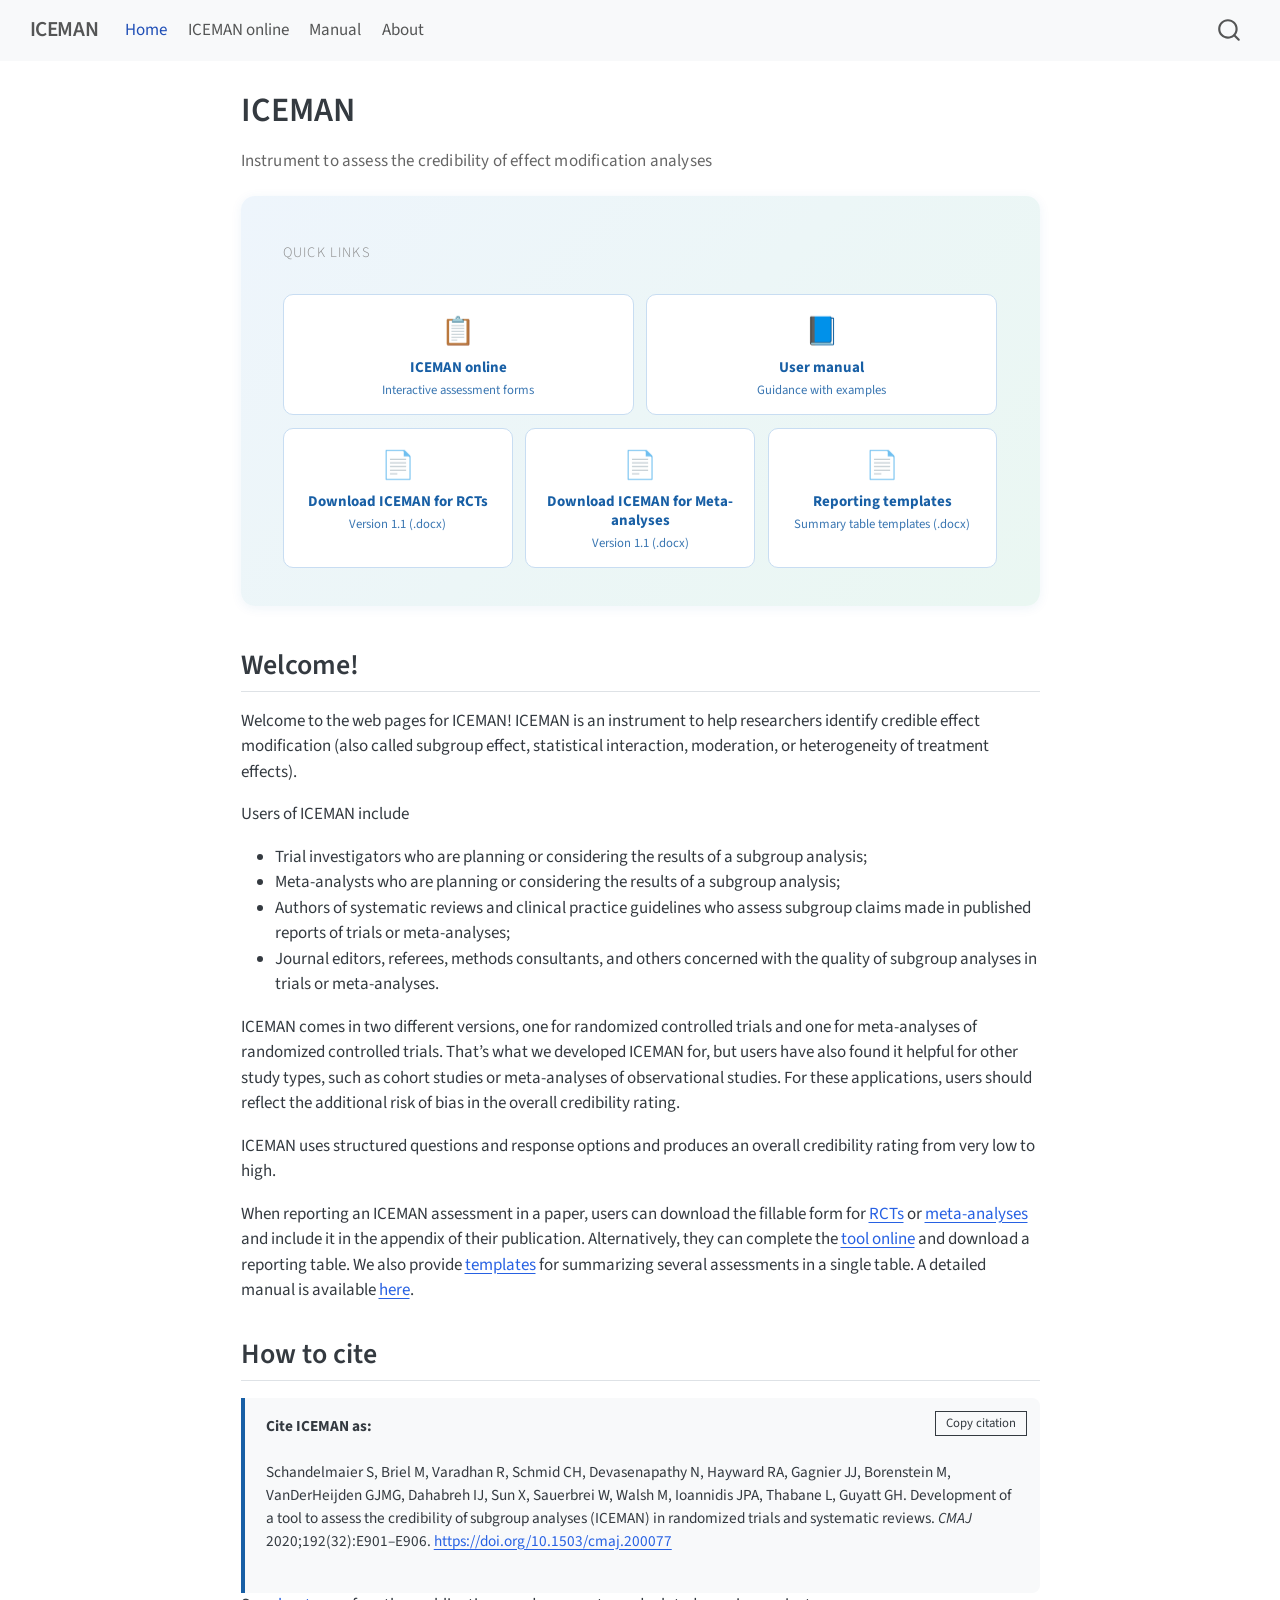
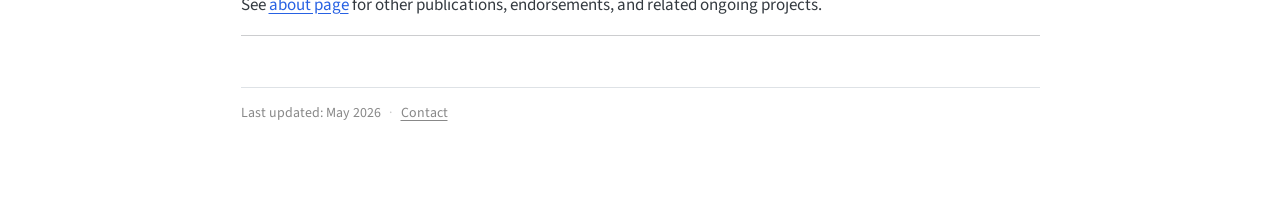
==== docs/index.html @ 11681a58 "polish site copy and tool validation" ====
<!DOCTYPE html>
<html xmlns="http://www.w3.org/1999/xhtml" lang="en" xml:lang="en"><head>

<meta charset="utf-8">
<meta name="generator" content="quarto-1.9.37">

<meta name="viewport" content="width=device-width, initial-scale=1.0, user-scalable=yes">


<title>ICEMAN</title>
<style>
/* Default styles provided by pandoc.
** See https://pandoc.org/MANUAL.html#variables-for-html for config info.
*/
code{white-space: pre-wrap;}
span.smallcaps{font-variant: small-caps;}
div.columns{display: flex; gap: min(4vw, 1.5em);}
div.column{flex: auto; overflow-x: auto;}
div.hanging-indent{margin-left: 1.5em; text-indent: -1.5em;}
ul.task-list{list-style: none;}
ul.task-list li input[type="checkbox"] {
  width: 0.8em;
  margin: 0 0.8em 0.2em -1em; /* quarto-specific, see https://github.com/quarto-dev/quarto-cli/issues/4556 */ 
  vertical-align: middle;
}
</style>


<script src="site_libs/quarto-nav/quarto-nav.js"></script>
<script src="site_libs/quarto-nav/headroom.min.js"></script>
<script src="site_libs/clipboard/clipboard.min.js"></script>
<script src="site_libs/quarto-search/autocomplete.umd.js"></script>
<script src="site_libs/quarto-search/fuse.min.js"></script>
<script src="site_libs/quarto-search/quarto-search.js"></script>
<meta name="quarto:offset" content="./">
<link href="./assets/favicon.svg" rel="icon" type="image/svg+xml">
<script src="site_libs/quarto-html/quarto.js" type="module"></script>
<script src="site_libs/quarto-html/tabsets/tabsets.js" type="module"></script>
<script src="site_libs/quarto-html/popper.min.js"></script>
<script src="site_libs/quarto-html/tippy.umd.min.js"></script>
<link href="site_libs/quarto-html/tippy.css" rel="stylesheet">
<link href="site_libs/quarto-html/quarto-syntax-highlighting-7f8f88aac4f3542376d5c11b86a4c14d.css" rel="stylesheet" id="quarto-text-highlighting-styles">
<script src="site_libs/bootstrap/bootstrap.min.js"></script>
<link href="site_libs/bootstrap/bootstrap-icons.css" rel="stylesheet">
<link href="site_libs/bootstrap/bootstrap-1b8143a5af30aa0587ead8c64582f750.min.css" rel="stylesheet" append-hash="true" id="quarto-bootstrap" data-mode="light">
<script id="quarto-search-options" type="application/json">{
  "location": "navbar",
  "copy-button": false,
  "collapse-after": 3,
  "panel-placement": "end",
  "type": "overlay",
  "limit": 50,
  "keyboard-shortcut": [
    "f",
    "/",
    "s"
  ],
  "show-item-context": false,
  "language": {
    "search-no-results-text": "No results",
    "search-matching-documents-text": "matching documents",
    "search-copy-link-title": "Copy link to search",
    "search-hide-matches-text": "Hide additional matches",
    "search-more-match-text": "more match in this document",
    "search-more-matches-text": "more matches in this document",
    "search-clear-button-title": "Clear",
    "search-text-placeholder": "",
    "search-detached-cancel-button-title": "Cancel",
    "search-submit-button-title": "Submit",
    "search-label": "Search"
  }
}</script>


<link rel="stylesheet" href="assets/custom.css">
<meta property="og:title" content="ICEMAN">
<meta property="og:description" content="A structured instrument for assessing the credibility of subgroup effects in randomized trials and meta-analyses.">
<meta property="og:image" content="https://www.iceman.help/assets/og-image.png">
<meta property="og:site_name" content="ICEMAN">
<meta name="twitter:title" content="ICEMAN">
<meta name="twitter:description" content="A structured instrument for assessing the credibility of subgroup effects in randomized trials and meta-analyses.">
<meta name="twitter:image" content="https://www.iceman.help/assets/og-image.png">
<meta name="twitter:card" content="summary">
</head>

<body class="nav-fixed fullcontent quarto-light">

<div id="quarto-search-results"></div>
  <header id="quarto-header" class="headroom fixed-top">
    <nav class="navbar navbar-expand-lg " data-bs-theme="dark">
      <div class="navbar-container container-fluid">
      <div class="navbar-brand-container mx-auto">
    <a class="navbar-brand" href="./index.html">
    <span class="navbar-title">ICEMAN</span>
    </a>
  </div>
            <div id="quarto-search" class="" title="Search"></div>
          <button class="navbar-toggler" type="button" data-bs-toggle="collapse" data-bs-target="#navbarCollapse" aria-controls="navbarCollapse" role="menu" aria-expanded="false" aria-label="Toggle navigation" onclick="if (window.quartoToggleHeadroom) { window.quartoToggleHeadroom(); }">
  <span class="navbar-toggler-icon"></span>
</button>
          <div class="collapse navbar-collapse" id="navbarCollapse">
            <ul class="navbar-nav navbar-nav-scroll me-auto">
  <li class="nav-item">
    <a class="nav-link active" href="./index.html" aria-current="page"> 
<span class="menu-text">Home</span></a>
  </li>  
  <li class="nav-item">
    <a class="nav-link" href="./tool.html"> 
<span class="menu-text">ICEMAN online</span></a>
  </li>  
  <li class="nav-item">
    <a class="nav-link" href="./manual/index.html"> 
<span class="menu-text">Manual</span></a>
  </li>  
  <li class="nav-item">
    <a class="nav-link" href="./about.html"> 
<span class="menu-text">About</span></a>
  </li>  
</ul>
          </div> <!-- /navcollapse -->
            <div class="quarto-navbar-tools">
</div>
      </div> <!-- /container-fluid -->
    </nav>
</header>
<!-- content -->
<div id="quarto-content" class="quarto-container page-columns page-rows-contents page-layout-article page-navbar">
<!-- sidebar -->
<!-- margin-sidebar -->
    
<!-- main -->
<main class="content" id="quarto-document-content"><header id="title-block-header" class="quarto-title-block"><h1 class="title display-7">ICEMAN</h1></header>




<div class="hero-intro">
  
  <p class="hero-subtitle">Instrument to assess the credibility of effect modification analyses</p>
</div>
<div class="hero">
  <p class="lead">Quick links</p>
  <div class="hero-cards-row hero-cards-top">
    <a href="./tool.html" class="hero-card">
      <div class="hero-card-icon">📋</div>
      <div class="hero-card-title">ICEMAN online</div>
      <div class="hero-card-sub">Interactive assessment forms</div>
    </a>
    <a href="./manual/index.html" class="hero-card">
      <div class="hero-card-icon">📘</div>
      <div class="hero-card-title">User manual</div>
      <div class="hero-card-sub">Guidance with examples</div>
    </a>
  </div>
  <div class="hero-cards-row hero-cards-bottom">
    <a href="files/ICEMAN RCT 1.1 (6).docx" class="hero-card">
      <div class="hero-card-icon">📄</div>
      <div class="hero-card-title">Download ICEMAN for RCTs</div>
      <div class="hero-card-sub">Version 1.1 (.docx)</div>
    </a>
    <a href="files/ICEMAN MA 1.1 (8).docx" class="hero-card">
      <div class="hero-card-icon">📄</div>
      <div class="hero-card-title">Download ICEMAN for Meta-analyses</div>
      <div class="hero-card-sub">Version 1.1 (.docx)</div>
    </a>
    <a href="files/ICEMAN table templates.docx" class="hero-card">
      <div class="hero-card-icon">📄</div>
      <div class="hero-card-title">Reporting templates</div>
      <div class="hero-card-sub">Summary table templates (.docx)</div>
    </a>
  </div>
</div>
<section id="welcome" class="level2">
<h2 data-anchor-id="welcome">Welcome!</h2>
<p>Welcome to the web pages for ICEMAN! ICEMAN is an instrument to help researchers identify credible effect modification (also called subgroup effect, statistical interaction, moderation, or heterogeneity of treatment effects).</p>
<p>Users of ICEMAN include</p>
<ul>
<li>Trial investigators who are planning or considering the results of a subgroup analysis;</li>
<li>Meta-analysts who are planning or considering the results of a subgroup analysis;</li>
<li>Authors of systematic reviews and clinical practice guidelines who assess subgroup claims made in published reports of trials or meta-analyses;</li>
<li>Journal editors, referees, methods consultants, and others concerned with the quality of subgroup analyses in trials or meta-analyses.</li>
</ul>
<p>ICEMAN comes in two different versions, one for randomized controlled trials and one for meta-analyses of randomized controlled trials. That’s what we developed ICEMAN for, but users have also found it helpful for other study types, such as cohort studies or meta-analyses of observational studies. For these applications, users should reflect the additional risk of bias in the overall credibility rating.</p>
<p>ICEMAN uses structured questions and response options and produces an overall credibility rating from very low to high.</p>
<p>When reporting an ICEMAN assessment in a paper, users can download the fillable form for <a href="files/ICEMAN RCT 1.1 (6).docx">RCTs</a> or <a href="files/ICEMAN MA 1.1 (8).docx">meta-analyses</a> and include it in the appendix of their publication. Alternatively, they can complete the <a href="./tool.html">tool online</a> and download a reporting table. We also provide <a href="files/ICEMAN table templates.docx">templates</a> for summarizing several assessments in a single table. A detailed manual is available <a href="./manual/index.html">here</a>.</p>
</section>
<section id="how-to-cite" class="level2">
<h2 data-anchor-id="how-to-cite">How to cite</h2>
<div class="cite-box">
  <strong>Cite ICEMAN as:</strong><br><br>
  Schandelmaier S, Briel M, Varadhan R, Schmid CH, Devasenapathy N, Hayward RA,
  Gagnier JJ, Borenstein M, VanDerHeijden GJMG, Dahabreh IJ, Sun X, Sauerbrei W,
  Walsh M, Ioannidis JPA, Thabane L, Guyatt GH.
  Development of a tool to assess the credibility of subgroup analyses (ICEMAN)
  in randomized trials and systematic reviews.
  <em>CMAJ</em> 2020;192(32):E901–E906.
  <a href="https://doi.org/10.1503/cmaj.200077" target="_blank">https://doi.org/10.1503/cmaj.200077</a>
  <br><br>
  <button class="btn btn-sm btn-outline-secondary copy-btn" onclick="navigator.clipboard.writeText('Schandelmaier S, et al. Development of a tool to assess the credibility of subgroup analyses (ICEMAN) in randomized trials and systematic reviews. CMAJ 2020;192(32):E901–E906. https://doi.org/10.1503/cmaj.200077'); this.textContent='Copied!'; setTimeout(()=>this.textContent='Copy',2000)">
    Copy citation
  </button>
</div>
<p>See <a href="./about.html#ongoing-projects">about page</a> for other publications, endorsements, and related ongoing projects.</p>
<hr>
<footer class="site-footer">
  <span>Last updated: May 2026</span>
  <span class="footer-sep">·</span>
  <a href="mailto:s.schandelmaier@gmail.com">Contact</a>
</footer>


</section>

</main> <!-- /main -->
<script id="quarto-html-after-body" type="application/javascript">
  window.document.addEventListener("DOMContentLoaded", function (event) {
    const isCodeAnnotation = (el) => {
      for (const clz of el.classList) {
        if (clz.startsWith('code-annotation-')) {                     
          return true;
        }
      }
      return false;
    }
    const onCopySuccess = function(e) {
      // button target
      const button = e.trigger;
      // don't keep focus
      button.blur();
      // flash "checked"
      button.classList.add('code-copy-button-checked');
      var currentTitle = button.getAttribute("title");
      button.setAttribute("title", "Copied!");
      let tooltip;
      if (window.bootstrap) {
        button.setAttribute("data-bs-toggle", "tooltip");
        button.setAttribute("data-bs-placement", "left");
        button.setAttribute("data-bs-title", "Copied!");
        tooltip = new bootstrap.Tooltip(button, 
          { trigger: "manual", 
            customClass: "code-copy-button-tooltip",
            offset: [0, -8]});
        tooltip.show();    
      }
      setTimeout(function() {
        if (tooltip) {
          tooltip.hide();
          button.removeAttribute("data-bs-title");
          button.removeAttribute("data-bs-toggle");
          button.removeAttribute("data-bs-placement");
        }
        button.setAttribute("title", currentTitle);
        button.classList.remove('code-copy-button-checked');
      }, 1000);
      // clear code selection
      e.clearSelection();
    }
    const getTextToCopy = function(trigger) {
      const outerScaffold = trigger.parentElement.cloneNode(true);
      const codeEl = outerScaffold.querySelector('code');
      for (const childEl of codeEl.children) {
        if (isCodeAnnotation(childEl)) {
          childEl.remove();
        }
      }
      return codeEl.innerText;
    }
    const clipboard = new window.ClipboardJS('.code-copy-button:not([data-in-quarto-modal])', {
      text: getTextToCopy
    });
    clipboard.on('success', onCopySuccess);
    if (window.document.getElementById('quarto-embedded-source-code-modal')) {
      const clipboardModal = new window.ClipboardJS('.code-copy-button[data-in-quarto-modal]', {
        text: getTextToCopy,
        container: window.document.getElementById('quarto-embedded-source-code-modal')
      });
      clipboardModal.on('success', onCopySuccess);
    }
      var localhostRegex = new RegExp(/^(?:http|https):\/\/localhost\:?[0-9]*\//);
      var mailtoRegex = new RegExp(/^mailto:/);
        var filterRegex = new RegExp("https:\/\/www\.iceman\.help");
      var isInternal = (href) => {
          return filterRegex.test(href) || localhostRegex.test(href) || mailtoRegex.test(href);
      }
      // Inspect non-navigation links and adorn them if external
     var links = window.document.querySelectorAll('a[href]:not(.nav-link):not(.navbar-brand):not(.toc-action):not(.sidebar-link):not(.sidebar-item-toggle):not(.pagination-link):not(.no-external):not([aria-hidden]):not(.dropdown-item):not(.quarto-navigation-tool):not(.about-link)');
      for (var i=0; i<links.length; i++) {
        const link = links[i];
        if (!isInternal(link.href)) {
          // undo the damage that might have been done by quarto-nav.js in the case of
          // links that we want to consider external
          if (link.dataset.originalHref !== undefined) {
            link.href = link.dataset.originalHref;
          }
        }
      }
    function tippyHover(el, contentFn, onTriggerFn, onUntriggerFn) {
      const config = {
        allowHTML: true,
        maxWidth: 500,
        delay: 100,
        arrow: false,
        appendTo: function(el) {
            return el.parentElement;
        },
        interactive: true,
        interactiveBorder: 10,
        theme: 'quarto',
        placement: 'bottom-start',
      };
      if (contentFn) {
        config.content = contentFn;
      }
      if (onTriggerFn) {
        config.onTrigger = onTriggerFn;
      }
      if (onUntriggerFn) {
        config.onUntrigger = onUntriggerFn;
      }
      window.tippy(el, config); 
    }
    const noterefs = window.document.querySelectorAll('a[role="doc-noteref"]');
    for (var i=0; i<noterefs.length; i++) {
      const ref = noterefs[i];
      tippyHover(ref, function() {
        // use id or data attribute instead here
        let href = ref.getAttribute('data-footnote-href') || ref.getAttribute('href');
        try { href = new URL(href).hash; } catch {}
        const id = href.replace(/^#\/?/, "");
        const note = window.document.getElementById(id);
        if (note) {
          return note.innerHTML;
        } else {
          return "";
        }
      });
    }
    const xrefs = window.document.querySelectorAll('a.quarto-xref');
    const processXRef = (id, note) => {
      // Strip column container classes
      const stripColumnClz = (el) => {
        el.classList.remove("page-full", "page-columns");
        if (el.children) {
          for (const child of el.children) {
            stripColumnClz(child);
          }
        }
      }
      stripColumnClz(note)
      if (id === null || id.startsWith('sec-')) {
        // Special case sections, only their first couple elements
        const container = document.createElement("div");
        if (note.children && note.children.length > 2) {
          container.appendChild(note.children[0].cloneNode(true));
          for (let i = 1; i < note.children.length; i++) {
            const child = note.children[i];
            if (child.tagName === "P" && child.innerText === "") {
              continue;
            } else {
              container.appendChild(child.cloneNode(true));
              break;
            }
          }
          if (window.Quarto?.typesetMath) {
            window.Quarto.typesetMath(container);
          }
          return container.innerHTML
        } else {
          if (window.Quarto?.typesetMath) {
            window.Quarto.typesetMath(note);
          }
          return note.innerHTML;
        }
      } else {
        // Remove any anchor links if they are present
        const anchorLink = note.querySelector('a.anchorjs-link');
        if (anchorLink) {
          anchorLink.remove();
        }
        if (window.Quarto?.typesetMath) {
          window.Quarto.typesetMath(note);
        }
        if (note.classList.contains("callout")) {
          return note.outerHTML;
        } else {
          return note.innerHTML;
        }
      }
    }
    for (var i=0; i<xrefs.length; i++) {
      const xref = xrefs[i];
      tippyHover(xref, undefined, function(instance) {
        instance.disable();
        let url = xref.getAttribute('href');
        let hash = undefined; 
        if (url.startsWith('#')) {
          hash = url;
        } else {
          try { hash = new URL(url).hash; } catch {}
        }
        if (hash) {
          const id = hash.replace(/^#\/?/, "");
          const note = window.document.getElementById(id);
          if (note !== null) {
            try {
              const html = processXRef(id, note.cloneNode(true));
              instance.setContent(html);
            } finally {
              instance.enable();
              instance.show();
            }
          } else {
            // See if we can fetch this
            fetch(url.split('#')[0])
            .then(res => res.text())
            .then(html => {
              const parser = new DOMParser();
              const htmlDoc = parser.parseFromString(html, "text/html");
              const note = htmlDoc.getElementById(id);
              if (note !== null) {
                const html = processXRef(id, note);
                instance.setContent(html);
              } 
            }).finally(() => {
              instance.enable();
              instance.show();
            });
          }
        } else {
          // See if we can fetch a full url (with no hash to target)
          // This is a special case and we should probably do some content thinning / targeting
          fetch(url)
          .then(res => res.text())
          .then(html => {
            const parser = new DOMParser();
            const htmlDoc = parser.parseFromString(html, "text/html");
            const note = htmlDoc.querySelector('main.content');
            if (note !== null) {
              // This should only happen for chapter cross references
              // (since there is no id in the URL)
              // remove the first header
              if (note.children.length > 0 && note.children[0].tagName === "HEADER") {
                note.children[0].remove();
              }
              const html = processXRef(null, note);
              instance.setContent(html);
            } 
          }).finally(() => {
            instance.enable();
            instance.show();
          });
        }
      }, function(instance) {
      });
    }
        let selectedAnnoteEl;
        const selectorForAnnotation = ( cell, annotation) => {
          let cellAttr = 'data-code-cell="' + cell + '"';
          let lineAttr = 'data-code-annotation="' +  annotation + '"';
          const selector = 'span[' + cellAttr + '][' + lineAttr + ']';
          return selector;
        }
        const selectCodeLines = (annoteEl) => {
          const doc = window.document;
          const targetCell = annoteEl.getAttribute("data-target-cell");
          const targetAnnotation = annoteEl.getAttribute("data-target-annotation");
          const annoteSpan = window.document.querySelector(selectorForAnnotation(targetCell, targetAnnotation));
          const lines = annoteSpan.getAttribute("data-code-lines").split(",");
          const lineIds = lines.map((line) => {
            return targetCell + "-" + line;
          })
          let top = null;
          let height = null;
          let parent = null;
          if (lineIds.length > 0) {
              //compute the position of the single el (top and bottom and make a div)
              const el = window.document.getElementById(lineIds[0]);
              top = el.offsetTop;
              height = el.offsetHeight;
              parent = el.parentElement.parentElement;
            if (lineIds.length > 1) {
              const lastEl = window.document.getElementById(lineIds[lineIds.length - 1]);
              const bottom = lastEl.offsetTop + lastEl.offsetHeight;
              height = bottom - top;
            }
            if (top !== null && height !== null && parent !== null) {
              // cook up a div (if necessary) and position it 
              let div = window.document.getElementById("code-annotation-line-highlight");
              if (div === null) {
                div = window.document.createElement("div");
                div.setAttribute("id", "code-annotation-line-highlight");
                div.style.position = 'absolute';
                parent.appendChild(div);
              }
              div.style.top = top - 2 + "px";
              div.style.height = height + 4 + "px";
              div.style.left = 0;
              let gutterDiv = window.document.getElementById("code-annotation-line-highlight-gutter");
              if (gutterDiv === null) {
                gutterDiv = window.document.createElement("div");
                gutterDiv.setAttribute("id", "code-annotation-line-highlight-gutter");
                gutterDiv.style.position = 'absolute';
                const codeCell = window.document.getElementById(targetCell);
                const gutter = codeCell.querySelector('.code-annotation-gutter');
                gutter.appendChild(gutterDiv);
              }
              gutterDiv.style.top = top - 2 + "px";
              gutterDiv.style.height = height + 4 + "px";
            }
            selectedAnnoteEl = annoteEl;
          }
        };
        const unselectCodeLines = () => {
          const elementsIds = ["code-annotation-line-highlight", "code-annotation-line-highlight-gutter"];
          elementsIds.forEach((elId) => {
            const div = window.document.getElementById(elId);
            if (div) {
              div.remove();
            }
          });
          selectedAnnoteEl = undefined;
        };
          // Handle positioning of the toggle
      window.addEventListener(
        "resize",
        throttle(() => {
          elRect = undefined;
          if (selectedAnnoteEl) {
            selectCodeLines(selectedAnnoteEl);
          }
        }, 10)
      );
      function throttle(fn, ms) {
      let throttle = false;
      let timer;
        return (...args) => {
          if(!throttle) { // first call gets through
              fn.apply(this, args);
              throttle = true;
          } else { // all the others get throttled
              if(timer) clearTimeout(timer); // cancel #2
              timer = setTimeout(() => {
                fn.apply(this, args);
                timer = throttle = false;
              }, ms);
          }
        };
      }
        // Attach click handler to the DT
        const annoteDls = window.document.querySelectorAll('dt[data-target-cell]');
        for (const annoteDlNode of annoteDls) {
          annoteDlNode.addEventListener('click', (event) => {
            const clickedEl = event.target;
            if (clickedEl !== selectedAnnoteEl) {
              unselectCodeLines();
              const activeEl = window.document.querySelector('dt[data-target-cell].code-annotation-active');
              if (activeEl) {
                activeEl.classList.remove('code-annotation-active');
              }
              selectCodeLines(clickedEl);
              clickedEl.classList.add('code-annotation-active');
            } else {
              // Unselect the line
              unselectCodeLines();
              clickedEl.classList.remove('code-annotation-active');
            }
          });
        }
    const findCites = (el) => {
      const parentEl = el.parentElement;
      if (parentEl) {
        const cites = parentEl.dataset.cites;
        if (cites) {
          return {
            el,
            cites: cites.split(' ')
          };
        } else {
          return findCites(el.parentElement)
        }
      } else {
        return undefined;
      }
    };
    var bibliorefs = window.document.querySelectorAll('a[role="doc-biblioref"]');
    for (var i=0; i<bibliorefs.length; i++) {
      const ref = bibliorefs[i];
      const citeInfo = findCites(ref);
      if (citeInfo) {
        tippyHover(citeInfo.el, function() {
          var popup = window.document.createElement('div');
          citeInfo.cites.forEach(function(cite) {
            var citeDiv = window.document.createElement('div');
            citeDiv.classList.add('hanging-indent');
            citeDiv.classList.add('csl-entry');
            var biblioDiv = window.document.getElementById('ref-' + cite);
            if (biblioDiv) {
              citeDiv.innerHTML = biblioDiv.innerHTML;
            }
            popup.appendChild(citeDiv);
          });
          return popup.innerHTML;
        });
      }
    }
  });
  </script>
</div> <!-- /content -->




</body></html>
---- docs/site_libs/quarto-html/tippy.css ----
.tippy-box[data-animation=fade][data-state=hidden]{opacity:0}[data-tippy-root]{max-width:calc(100vw - 10px)}.tippy-box{position:relative;background-color:#333;color:#fff;border-radius:4px;font-size:14px;line-height:1.4;white-space:normal;outline:0;transition-property:transform,visibility,opacity}.tippy-box[data-placement^=top]>.tippy-arrow{bottom:0}.tippy-box[data-placement^=top]>.tippy-arrow:before{bottom:-7px;left:0;border-width:8px 8px 0;border-top-color:initial;transform-origin:center top}.tippy-box[data-placement^=bottom]>.tippy-arrow{top:0}.tippy-box[data-placement^=bottom]>.tippy-arrow:before{top:-7px;left:0;border-width:0 8px 8px;border-bottom-color:initial;transform-origin:center bottom}.tippy-box[data-placement^=left]>.tippy-arrow{right:0}.tippy-box[data-placement^=left]>.tippy-arrow:before{border-width:8px 0 8px 8px;border-left-color:initial;right:-7px;transform-origin:center left}.tippy-box[data-placement^=right]>.tippy-arrow{left:0}.tippy-box[data-placement^=right]>.tippy-arrow:before{left:-7px;border-width:8px 8px 8px 0;border-right-color:initial;transform-origin:center right}.tippy-box[data-inertia][data-state=visible]{transition-timing-function:cubic-bezier(.54,1.5,.38,1.11)}.tippy-arrow{width:16px;height:16px;color:#333}.tippy-arrow:before{content:"";position:absolute;border-color:transparent;border-style:solid}.tippy-content{position:relative;padding:5px 9px;z-index:1}
---- docs/site_libs/quarto-html/quarto-syntax-highlighting-7f8f88aac4f3542376d5c11b86a4c14d.css ----
/* quarto syntax highlight colors */
:root {
  --quarto-hl-ot-color: #003B4F;
  --quarto-hl-at-color: #657422;
  --quarto-hl-ss-color: #20794D;
  --quarto-hl-an-color: #5E5E5E;
  --quarto-hl-fu-color: #4758AB;
  --quarto-hl-st-color: #20794D;
  --quarto-hl-cf-color: #003B4F;
  --quarto-hl-op-color: #5E5E5E;
  --quarto-hl-er-color: #AD0000;
  --quarto-hl-bn-color: #AD0000;
  --quarto-hl-al-color: #AD0000;
  --quarto-hl-va-color: #111111;
  --quarto-hl-bu-color: inherit;
  --quarto-hl-ex-color: inherit;
  --quarto-hl-pp-color: #AD0000;
  --quarto-hl-in-color: #5E5E5E;
  --quarto-hl-vs-color: #20794D;
  --quarto-hl-wa-color: #5E5E5E;
  --quarto-hl-do-color: #5E5E5E;
  --quarto-hl-im-color: #00769E;
  --quarto-hl-ch-color: #20794D;
  --quarto-hl-dt-color: #AD0000;
  --quarto-hl-fl-color: #AD0000;
  --quarto-hl-co-color: #5E5E5E;
  --quarto-hl-cv-color: #5E5E5E;
  --quarto-hl-cn-color: #8f5902;
  --quarto-hl-sc-color: #5E5E5E;
  --quarto-hl-dv-color: #AD0000;
  --quarto-hl-kw-color: #003B4F;
}

/* other quarto variables */
:root {
  --quarto-font-monospace: SFMono-Regular, Menlo, Monaco, Consolas, "Liberation Mono", "Courier New", monospace;
}

/* syntax highlight based on Pandoc's rules */
pre > code.sourceCode > span {
  color: #003B4F;
}

code.sourceCode > span {
  color: #003B4F;
}

div.sourceCode,
div.sourceCode pre.sourceCode {
  color: #003B4F;
}

/* Normal */
code span {
  color: #003B4F;
}

/* Alert */
code span.al {
  color: #AD0000;
  font-style: inherit;
}

/* Annotation */
code span.an {
  color: #5E5E5E;
  font-style: inherit;
}

/* Attribute */
code span.at {
  color: #657422;
  font-style: inherit;
}

/* BaseN */
code span.bn {
  color: #AD0000;
  font-style: inherit;
}

/* BuiltIn */
code span.bu {
  font-style: inherit;
}

/* ControlFlow */
code span.cf {
  color: #003B4F;
  font-weight: bold;
  font-style: inherit;
}

/* Char */
code span.ch {
  color: #20794D;
  font-style: inherit;
}

/* Constant */
code span.cn {
  color: #8f5902;
  font-style: inherit;
}

/* Comment */
code span.co {
  color: #5E5E5E;
  font-style: inherit;
}

/* CommentVar */
code span.cv {
  color: #5E5E5E;
  font-style: italic;
}

/* Documentation */
code span.do {
  color: #5E5E5E;
  font-style: italic;
}

/* DataType */
code span.dt {
  color: #AD0000;
  font-style: inherit;
}

/* DecVal */
code span.dv {
  color: #AD0000;
  font-style: inherit;
}

/* Error */
code span.er {
  color: #AD0000;
  font-style: inherit;
}

/* Extension */
code span.ex {
  font-style: inherit;
}

/* Float */
code span.fl {
  color: #AD0000;
  font-style: inherit;
}

/* Function */
code span.fu {
  color: #4758AB;
  font-style: inherit;
}

/* Import */
code span.im {
  color: #00769E;
  font-style: inherit;
}

/* Information */
code span.in {
  color: #5E5E5E;
  font-style: inherit;
}

/* Keyword */
code span.kw {
  color: #003B4F;
  font-weight: bold;
  font-style: inherit;
}

/* Operator */
code span.op {
  color: #5E5E5E;
  font-style: inherit;
}

/* Other */
code span.ot {
  color: #003B4F;
  font-style: inherit;
}

/* Preprocessor */
code span.pp {
  color: #AD0000;
  font-style: inherit;
}

/* SpecialChar */
code span.sc {
  color: #5E5E5E;
  font-style: inherit;
}

/* SpecialString */
code span.ss {
  color: #20794D;
  font-style: inherit;
}

/* String */
code span.st {
  color: #20794D;
  font-style: inherit;
}

/* Variable */
code span.va {
  color: #111111;
  font-style: inherit;
}

/* VerbatimString */
code span.vs {
  color: #20794D;
  font-style: inherit;
}

/* Warning */
code span.wa {
  color: #5E5E5E;
  font-style: italic;
}

.prevent-inlining {
  content: "</";
}

/*# sourceMappingURL=789ad8cd35626ba772517505b42a116e.css.map */
---- docs/assets/custom.css ----
/* ── ICEMAN custom styles ── */

:root {
  --iceman-blue: #185FA5;
  --iceman-teal: #0F6E56;
  --iceman-light: #E6F1FB;
}

/* Navbar branding */
.navbar-brand { font-weight: 600; letter-spacing: -0.02em; }

/* Landing page hero */
.hero {
  background: linear-gradient(135deg, #EEF5FC 0%, #EAF7F2 100%);
  border-radius: 14px;
  padding: 2.75rem 2.5rem 2.25rem;
  margin-bottom: 2.5rem;
  box-shadow: 0 2px 12px rgba(24,95,165,0.07);
}
.hero-intro { margin-bottom: 1.25rem; }
.hero-intro h1 { font-size: 2.8rem; font-weight: 700; margin-bottom: 0.25rem; color: var(--iceman-blue); }
.hero-subtitle { font-size: 1rem; color: #666; margin-bottom: 0.5rem; letter-spacing: 0.01em; }
.hero .lead { font-size: 0.85rem; color: #888; text-transform: uppercase; letter-spacing: 0.08em; margin-bottom: 0; max-width: 680px; }

/* Hero action cards */
.hero-cards-row {
  display: flex;
  gap: 0.75rem;
  margin-top: 0.75rem;
}
.hero-cards-top { margin-top: 1.75rem; }
.hero-cards-top .hero-card  { flex: 1 1 0; }
.hero-cards-bottom .hero-card { flex: 1 1 0; }

.hero-card {
  display: flex;
  flex-direction: column;
  align-items: center;
  text-align: center;
  background: #fff;
  color: var(--iceman-blue);
  border: 1px solid #c8ddf2;
  border-radius: 10px;
  padding: 1rem 1.1rem 0.9rem;
  text-decoration: none;
  transition: background 0.15s, box-shadow 0.15s, transform 0.1s;
}
.hero-card:hover {
  background: var(--iceman-blue);
  color: #fff;
  border-color: var(--iceman-blue);
  box-shadow: 0 4px 16px rgba(24,95,165,0.18);
  transform: translateY(-2px);
  text-decoration: none;
}
.hero-card-icon { font-size: 1.6rem; margin-bottom: 0.4rem; }
.hero-card-title { font-weight: 700; font-size: 0.88rem; line-height: 1.25; margin-bottom: 0.25rem; }
.hero-card-sub { font-size: 0.75rem; opacity: 0.85; line-height: 1.3; }

/* Download cards */
.download-grid {
  display: grid;
  grid-template-columns: repeat(auto-fit, minmax(200px, 1fr));
  gap: 1rem;
  margin: 1.5rem 0;
}
.download-card {
  border: 1px solid #dee2e6;
  border-radius: 10px;
  padding: 1.25rem 1rem;
  text-align: center;
  background: #fff;
  transition: box-shadow 0.15s;
}
.download-card:hover { box-shadow: 0 4px 16px rgba(0,0,0,0.08); }
.download-card .icon { font-size: 2rem; margin-bottom: 0.5rem; }
.download-card h5 { font-size: 0.95rem; font-weight: 600; margin-bottom: 0.25rem; }
.download-card p { font-size: 0.82rem; color: #666; margin-bottom: 0.75rem; }
.download-card a.btn { font-size: 0.82rem; }

/* Citation box */
.cite-box {
  background: #f8f9fa;
  border-left: 4px solid var(--iceman-blue);
  border-radius: 0 8px 8px 0;
  padding: 1rem 1.25rem;
  font-size: 0.9rem;
  position: relative;
}
.cite-box .copy-btn {
  position: absolute; top: 0.75rem; right: 0.75rem;
  font-size: 0.75rem; padding: 2px 10px;
}

/* Manual page */
.manual-section { margin-bottom: 2.5rem; }
.response-table th { background: #f0f4f8; }
.example-block {
  background: #f8f9fa;
  border-left: 3px solid var(--iceman-blue);
  border-radius: 0 6px 6px 0;
  padding: 0.75rem 1rem;
  font-size: 0.875rem;
  color: #444;
  margin: 0.75rem 0;
}
.example-block strong { color: var(--iceman-blue); }

/* ICEMAN tool page — radio options */
.iceman-item {
  border: 1px solid #dee2e6;
  border-radius: 10px;
  padding: 1.25rem 1.25rem 1rem;
  margin-bottom: 1.25rem;
  background: #fff;
}
.iceman-item .item-num {
  font-size: 0.75rem; font-weight: 600; color: var(--iceman-blue);
  text-transform: uppercase; letter-spacing: 0.05em; margin-bottom: 0.25rem;
}
.iceman-item .item-q { font-weight: 600; margin-bottom: 0.4rem; }
.iceman-item .item-hint { font-size: 0.85rem; color: #666; margin-bottom: 0.9rem; }

.radio-row {
  display: flex; align-items: flex-start; gap: 10px;
  padding: 8px 10px; border-radius: 7px; cursor: pointer;
  border: 1px solid transparent; margin-bottom: 4px;
  transition: all 0.1s;
}
.radio-row:hover { background: #f0f4f8; border-color: #b8d0e8; }
.radio-row.selected { background: #e6f1fb; border-color: var(--iceman-blue); }
.radio-row input[type=radio] { margin-top: 3px; flex-shrink: 0; }
.radio-row .rl { font-weight: 600; font-size: 0.9rem; }
.radio-row .rd { font-size: 0.82rem; color: #666; }

/* Credibility scale */
.cred-scale-wrap { margin: 1rem 0 0.25rem; }
.cred-bar {
  height: 10px; border-radius: 5px;
  background: linear-gradient(to right, #c0392b 0%, #e67e22 25%, #F0C800 55%, #F0C800 70%, #1D9E75 84%, #1a7a4a 100%);
  position: relative; margin-bottom: 4px;
}
.cred-labels {
  display: flex; justify-content: space-between;
  font-size: 0.72rem; color: #888; margin-top: 2px;
}
.cred-thumb {
  position: absolute; top: 50%; width: 18px; height: 18px;
  border-radius: 50%; background: #fff; border: 2px solid #333;
  transform: translate(-50%, -50%); pointer-events: none;
}
input.cred-range {
  width: 100%; margin-top: -8px; position: relative; z-index: 2;
  opacity: 0; cursor: pointer; height: 24px;
}

/* Result report */
.result-report {
  border: 1px solid #dee2e6; border-radius: 10px;
  padding: 1.5rem; margin-top: 1.5rem; background: #fff;
}
.result-row {
  display: flex; justify-content: space-between; align-items: center;
  padding: 7px 0; border-bottom: 1px solid #f0f0f0; font-size: 0.875rem;
}
.result-row:last-child { border-bottom: none; }
.badge-low { background: #FCEBEB; color: #A32D2D; font-size: 0.75rem; padding: 2px 10px; border-radius: 6px; }
.badge-ok  { background: #FAEEDA; color: #854F0B; font-size: 0.75rem; padding: 2px 10px; border-radius: 6px; }
.badge-good{ background: #EAF3DE; color: #3B6D11; font-size: 0.75rem; padding: 2px 10px; border-radius: 6px; }
.badge-na  { background: #f0f0f0; color: #666;    font-size: 0.75rem; padding: 2px 10px; border-radius: 6px; }

.overall-verdict {
  text-align: center; padding: 1.5rem; margin-top: 1rem;
  border-radius: 8px; background: #f8f9fa;
}
.overall-verdict .verdict-label { font-size: 1.3rem; font-weight: 700; }
.overall-verdict .verdict-sub   { font-size: 0.9rem; color: #555; margin-top: 4px; }

/* Manual link badges in tool */
.manual-link {
  font-size: 0.75rem; color: var(--iceman-blue);
  text-decoration: none; border: 1px solid var(--iceman-blue);
  border-radius: 4px; padding: 1px 7px; margin-left: 8px;
}
.manual-link:hover { background: var(--iceman-light); }

/* Search highlight */
mark { background: #fff3b0; border-radius: 2px; }

/* Keep citation hover cards available without repeating references on each page. */
#quarto-bibliography { display: none; }

/* Site footer */
.site-footer {
  margin-top: 3rem;
  padding: 0.9rem 0;
  border-top: 1px solid #dee2e6;
  font-size: 0.82rem;
  color: #888;
  display: flex;
  gap: 0.5rem;
  align-items: center;
  flex-wrap: wrap;
}
.site-footer a { color: #888; text-decoration: underline; }
.site-footer a:hover { color: var(--iceman-blue); }
.footer-sep { color: #ccc; }

/* Mobile */
@media (max-width: 600px) {
  .hero { padding: 1.75rem 1.25rem 1.5rem; }
  .hero-intro h1 { font-size: 2rem; }
  .hero-cards-row { flex-direction: column; }
  .hero-cards-top .hero-card,
  .hero-cards-bottom .hero-card { max-width: 100%; }
}

/* Print */
@media print {
  .navbar, .sidebar, #quarto-sidebar { display: none !important; }
  .result-report { border: 1px solid #ccc; }
}
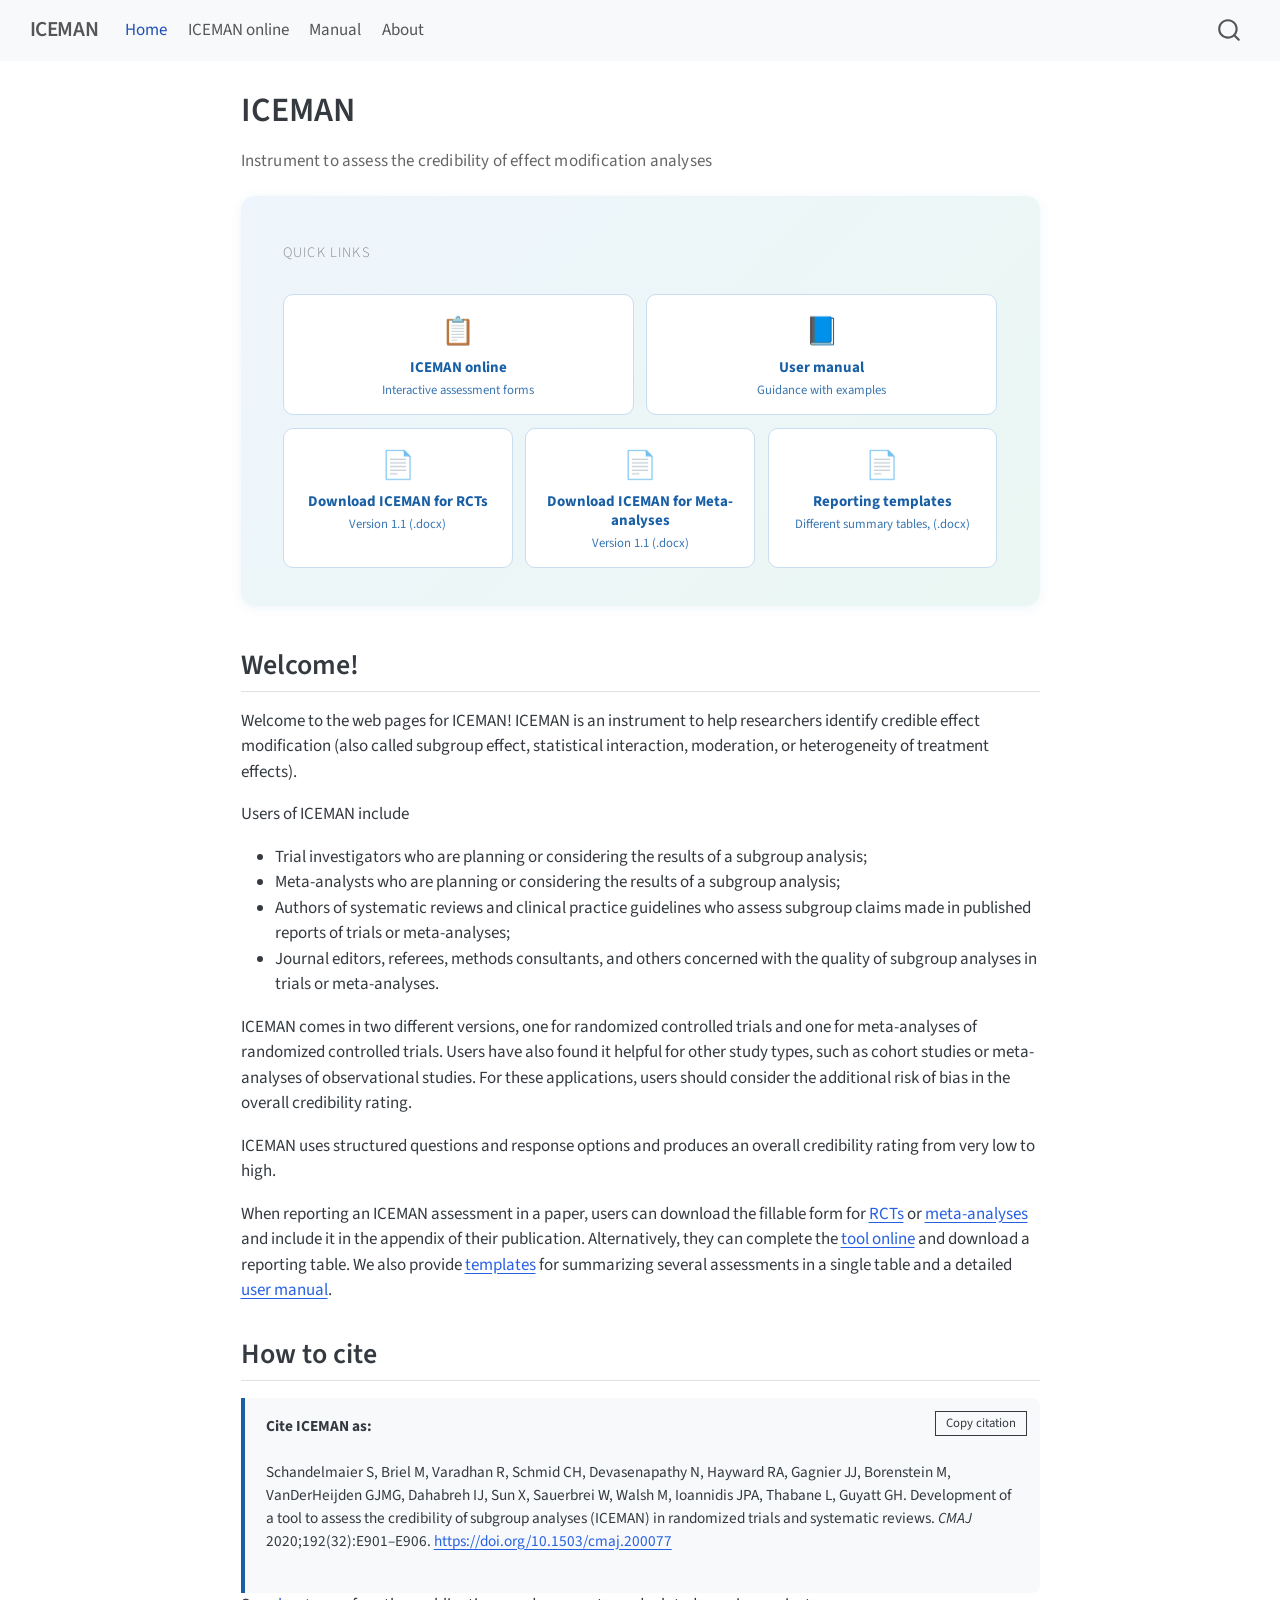
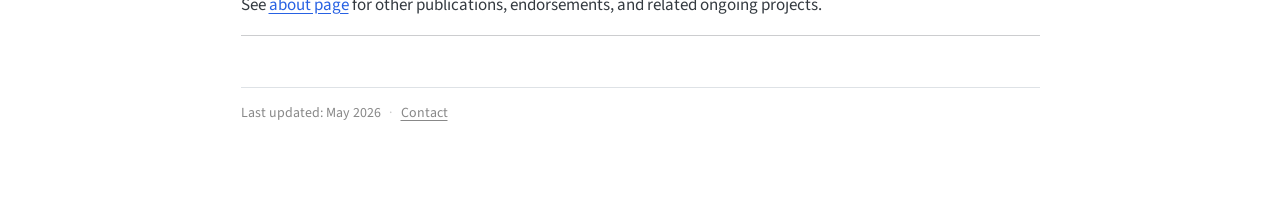
==== commit 2f3c9d6f: "preserve tool data when navigating to manual Manual links now open in a named tab (iceman-manual) so" ====
--- a/docs/index.html
+++ b/docs/index.html
@@ -109,7 +109,7 @@
 <span class="menu-text">ICEMAN online</span></a>
   </li>  
   <li class="nav-item">
-    <a class="nav-link" href="./manual/index.html"> 
+    <a class="nav-link" href="./manual/index.html" target="iceman-manual"> 
 <span class="menu-text">Manual</span></a>
   </li>  
   <li class="nav-item">
@@ -146,7 +146,7 @@
       <div class="hero-card-title">ICEMAN online</div>
       <div class="hero-card-sub">Interactive assessment forms</div>
     </a>
-    <a href="./manual/index.html" class="hero-card">
+    <a href="./manual/index.html" target="iceman-manual" class="hero-card">
       <div class="hero-card-icon">📘</div>
       <div class="hero-card-title">User manual</div>
       <div class="hero-card-sub">Guidance with examples</div>
@@ -166,7 +166,7 @@
     <a href="files/ICEMAN table templates.docx" class="hero-card">
       <div class="hero-card-icon">📄</div>
       <div class="hero-card-title">Reporting templates</div>
-      <div class="hero-card-sub">Summary table templates (.docx)</div>
+      <div class="hero-card-sub">Different summary tables, (.docx)</div>
     </a>
   </div>
 </div>
@@ -180,9 +180,9 @@
 <li>Authors of systematic reviews and clinical practice guidelines who assess subgroup claims made in published reports of trials or meta-analyses;</li>
 <li>Journal editors, referees, methods consultants, and others concerned with the quality of subgroup analyses in trials or meta-analyses.</li>
 </ul>
-<p>ICEMAN comes in two different versions, one for randomized controlled trials and one for meta-analyses of randomized controlled trials. That’s what we developed ICEMAN for, but users have also found it helpful for other study types, such as cohort studies or meta-analyses of observational studies. For these applications, users should reflect the additional risk of bias in the overall credibility rating.</p>
+<p>ICEMAN comes in two different versions, one for randomized controlled trials and one for meta-analyses of randomized controlled trials. Users have also found it helpful for other study types, such as cohort studies or meta-analyses of observational studies. For these applications, users should consider the additional risk of bias in the overall credibility rating.</p>
 <p>ICEMAN uses structured questions and response options and produces an overall credibility rating from very low to high.</p>
-<p>When reporting an ICEMAN assessment in a paper, users can download the fillable form for <a href="files/ICEMAN RCT 1.1 (6).docx">RCTs</a> or <a href="files/ICEMAN MA 1.1 (8).docx">meta-analyses</a> and include it in the appendix of their publication. Alternatively, they can complete the <a href="./tool.html">tool online</a> and download a reporting table. We also provide <a href="files/ICEMAN table templates.docx">templates</a> for summarizing several assessments in a single table. A detailed manual is available <a href="./manual/index.html">here</a>.</p>
+<p>When reporting an ICEMAN assessment in a paper, users can download the fillable form for <a href="files/ICEMAN RCT 1.1 (6).docx">RCTs</a> or <a href="files/ICEMAN MA 1.1 (8).docx">meta-analyses</a> and include it in the appendix of their publication. Alternatively, they can complete the <a href="./tool.html">tool online</a> and download a reporting table. We also provide <a href="files/ICEMAN table templates.docx">templates</a> for summarizing several assessments in a single table and a detailed <a href="./manual/index.html" target="iceman-manual">user manual</a>.</p>
 </section>
 <section id="how-to-cite" class="level2">
 <h2 data-anchor-id="how-to-cite">How to cite</h2>
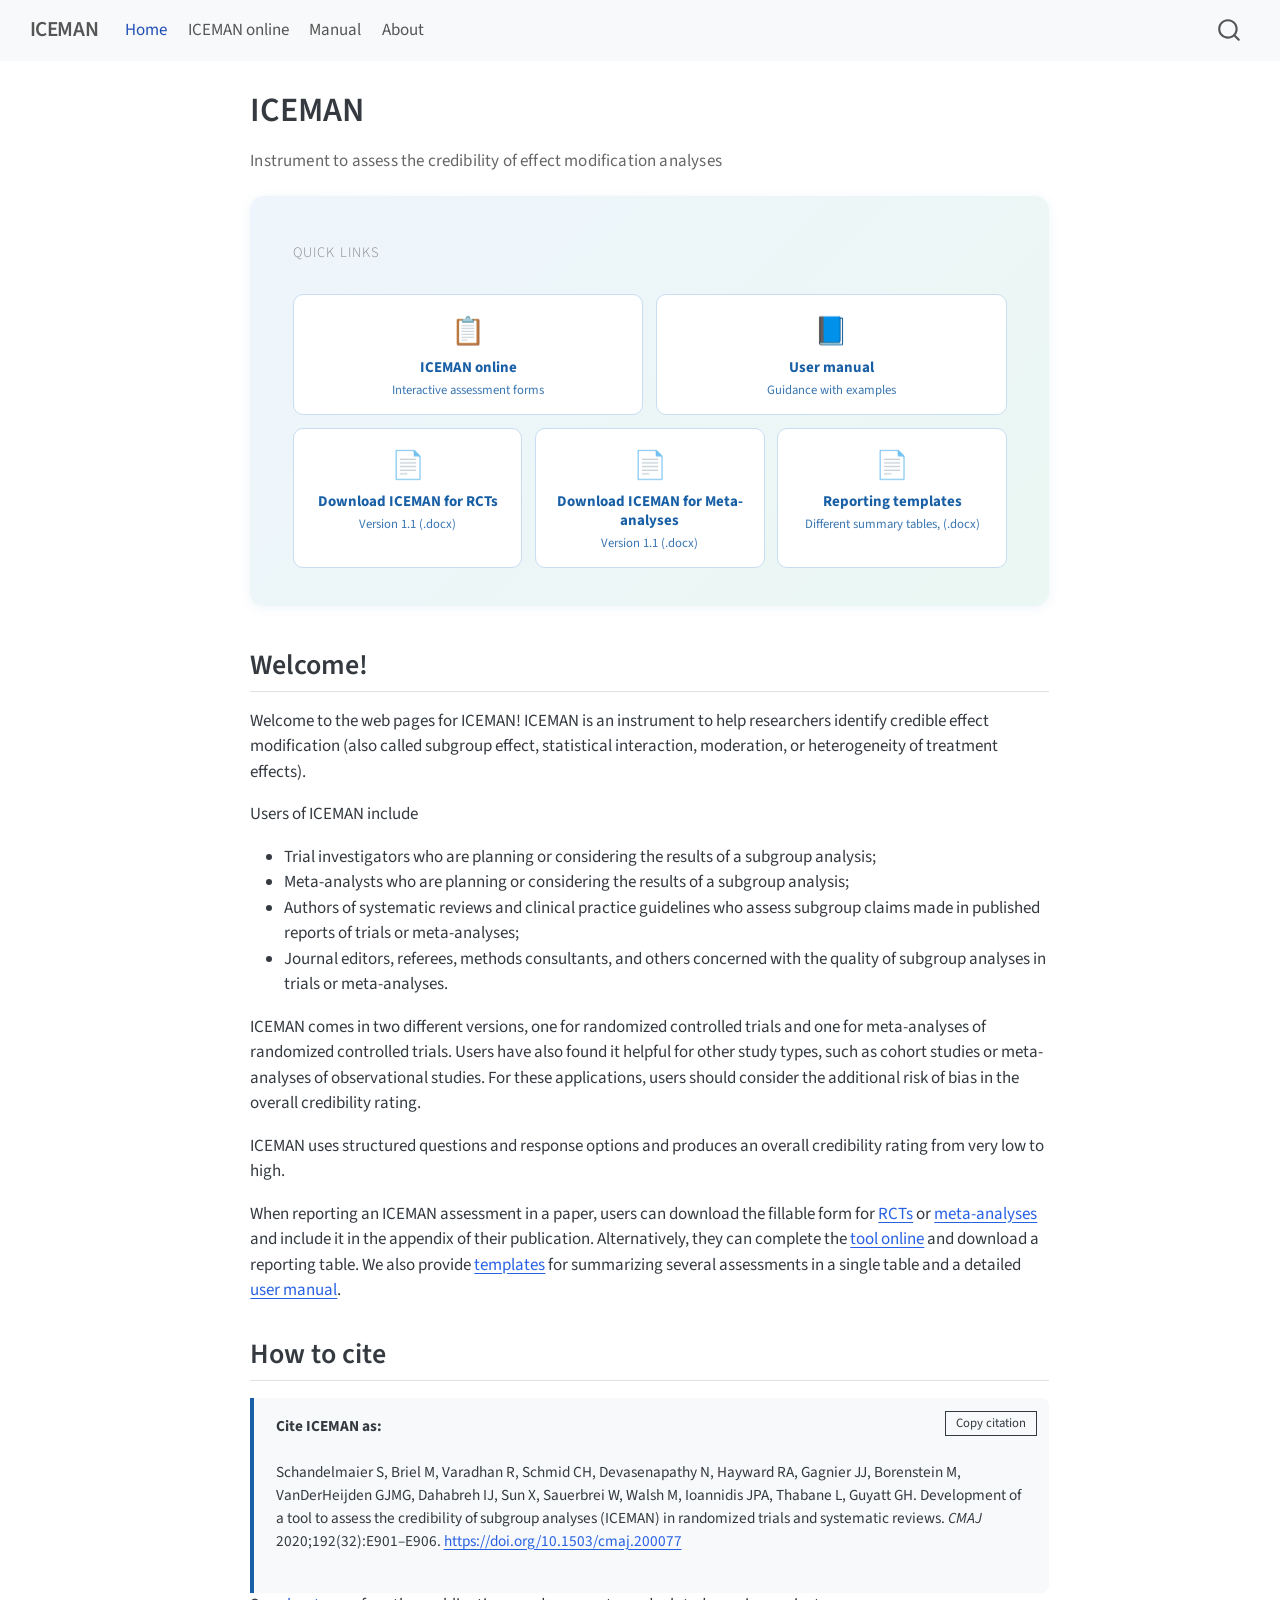
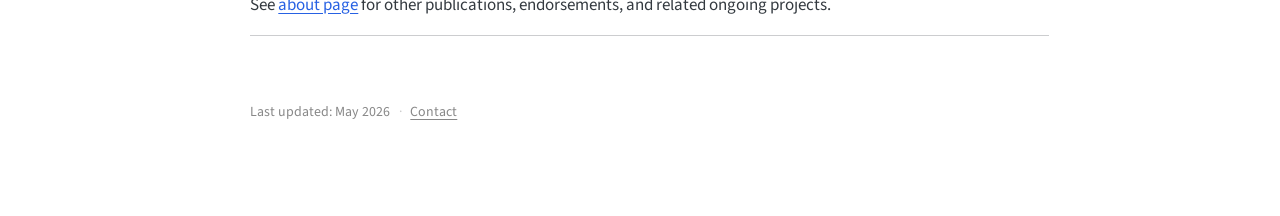
==== commit 4ce07020: "update manual navigation and accordion" ====
--- a/docs/index.html
+++ b/docs/index.html
@@ -42,7 +42,7 @@
 <link href="site_libs/quarto-html/quarto-syntax-highlighting-7f8f88aac4f3542376d5c11b86a4c14d.css" rel="stylesheet" id="quarto-text-highlighting-styles">
 <script src="site_libs/bootstrap/bootstrap.min.js"></script>
 <link href="site_libs/bootstrap/bootstrap-icons.css" rel="stylesheet">
-<link href="site_libs/bootstrap/bootstrap-1b8143a5af30aa0587ead8c64582f750.min.css" rel="stylesheet" append-hash="true" id="quarto-bootstrap" data-mode="light">
+<link href="site_libs/bootstrap/bootstrap-1969d0e6ffa874b6ca432d551e033a18.min.css" rel="stylesheet" append-hash="true" id="quarto-bootstrap" data-mode="light">
 <script id="quarto-search-options" type="application/json">{
   "location": "navbar",
   "copy-button": false,
--- a/docs/assets/custom.css
+++ b/docs/assets/custom.css
@@ -8,6 +8,7 @@
 
 /* Navbar branding */
 .navbar-brand { font-weight: 600; letter-spacing: -0.02em; }
+.navbar-nav .nav-link { padding-left: 0.6rem; padding-right: 0.6rem; }
 
 /* Landing page hero */
 .hero {
@@ -95,16 +96,7 @@
 /* Manual page */
 .manual-section { margin-bottom: 2.5rem; }
 .response-table th { background: #f0f4f8; }
-.example-block {
-  background: #f8f9fa;
-  border-left: 3px solid var(--iceman-blue);
-  border-radius: 0 6px 6px 0;
-  padding: 0.75rem 1rem;
-  font-size: 0.875rem;
-  color: #444;
-  margin: 0.75rem 0;
-}
-.example-block strong { color: var(--iceman-blue); }
+/* see manual accordion section below */
 
 /* ICEMAN tool page — radio options */
 .iceman-item {
@@ -188,13 +180,12 @@
 mark { background: #fff3b0; border-radius: 2px; }
 
 /* Keep citation hover cards available without repeating references on each page. */
-#quarto-bibliography { display: none; }
+#quarto-appendix { display: none; }
 
 /* Site footer */
 .site-footer {
   margin-top: 3rem;
   padding: 0.9rem 0;
-  border-top: 1px solid #dee2e6;
   font-size: 0.82rem;
   color: #888;
   display: flex;
@@ -205,6 +196,67 @@
 .site-footer a { color: #888; text-decoration: underline; }
 .site-footer a:hover { color: var(--iceman-blue); }
 .footer-sep { color: #ccc; }
+
+/* ── Manual accordion ── */
+.acc-item { margin-bottom: 0; }
+
+.acc-header { border-top: 1px solid #dee2e6; }
+
+.acc-btn {
+  display: flex;
+  align-items: center;
+  width: 100%;
+  background: none;
+  border: none;
+  text-align: left;
+  padding: 1rem 1.25rem;
+  font-size: 1rem;
+  font-weight: 600;
+  color: #212529;
+  cursor: pointer;
+  gap: 0.6rem;
+  line-height: 1.4;
+}
+.acc-btn::before {
+  content: '▶';
+  font-size: 0.65rem;
+  color: #185FA5;
+  flex-shrink: 0;
+  transition: transform 0.2s;
+}
+.acc-btn:not(.collapsed)::before { transform: rotate(90deg); }
+.acc-btn:hover { background: #f8f9fa; color: #185FA5; }
+.acc-btn:focus { outline: 2px solid #185FA5; outline-offset: -2px; }
+
+.acc-body-inner {
+  padding: 1.5rem 1.25rem 1.75rem;
+}
+.acc-body-inner > p:first-child { margin-top: 0; }
+
+/* ── Example block redesign: left-border accent ── */
+.example-block {
+  border-left: 3px solid #185FA5;
+  padding: 0.6rem 1rem 0.6rem 1.1rem;
+  margin: 1.75rem 0;
+  background: transparent;
+  border-radius: 0;
+  box-shadow: none;
+}
+.example-block p { margin: 0.4rem 0; }
+
+/* ── Response table spacing and row colors ── */
+.acc-body-inner table {
+  margin: 1.75rem 0;
+  width: 100%;
+}
+.acc-body-inner table th { background: #f4f6f8; font-weight: 600; }
+.acc-body-inner .callout { margin: 1.75rem 0; }
+
+.rt-red    td { background: #fdeaea; }
+.rt-orange td { background: #fef0e6; }
+.rt-yellow td { background: #fdfae6; }
+.rt-green  td { background: #e6f5ee; }
+.rt-na     td { background: #f5f5f5; color: #666; }
 
 /* Mobile */
 @media (max-width: 600px) {
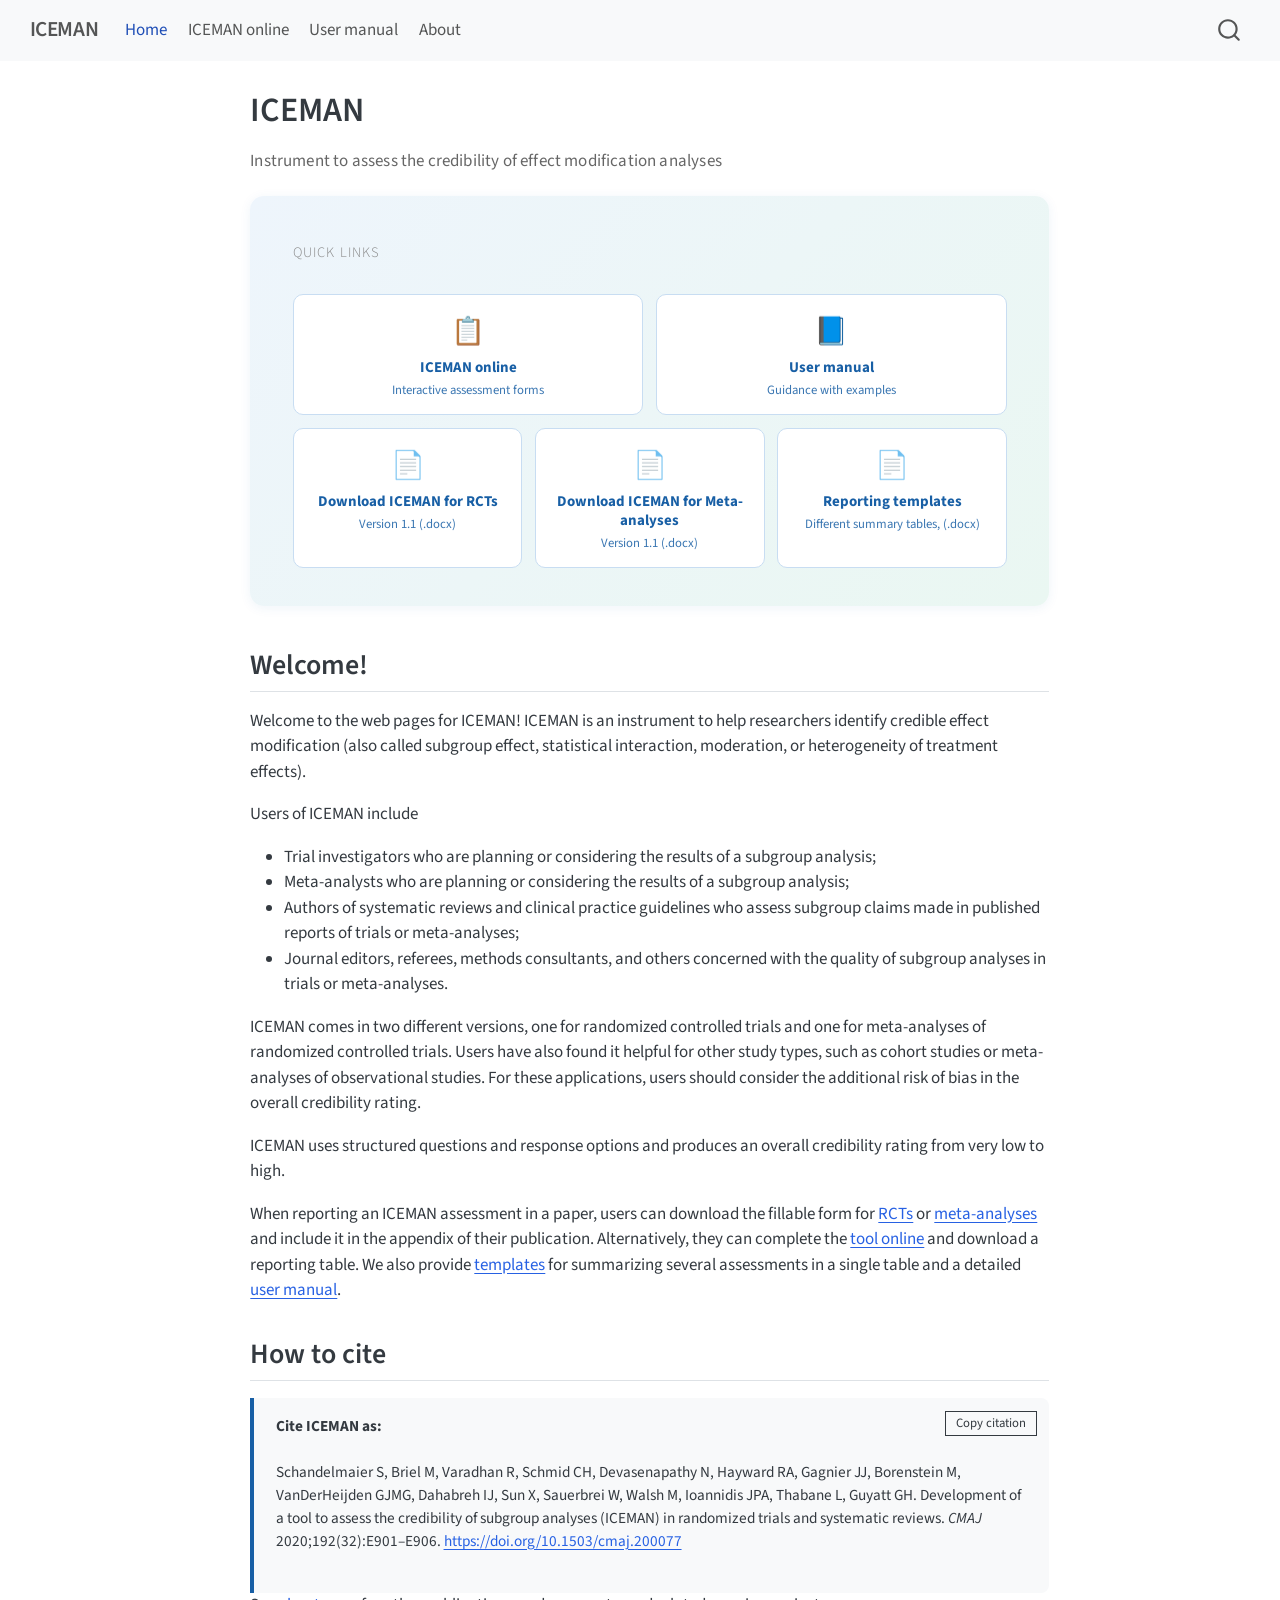
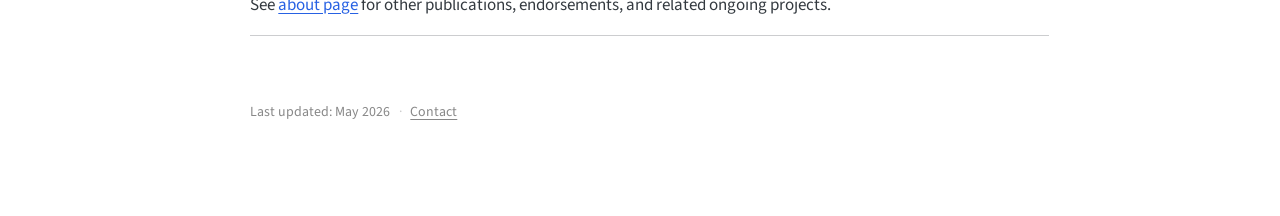
==== commit 42c07ec8: "Harmonize user manual and downloads" ====
--- a/docs/index.html
+++ b/docs/index.html
@@ -110,7 +110,7 @@
   </li>  
   <li class="nav-item">
     <a class="nav-link" href="./manual/index.html" target="iceman-manual"> 
-<span class="menu-text">Manual</span></a>
+<span class="menu-text">User manual</span></a>
   </li>  
   <li class="nav-item">
     <a class="nav-link" href="./about.html"> 
@@ -153,17 +153,17 @@
     </a>
   </div>
   <div class="hero-cards-row hero-cards-bottom">
-    <a href="files/ICEMAN RCT 1.1 (6).docx" class="hero-card">
+    <a href="files/iceman-rct-form.docx" class="hero-card">
       <div class="hero-card-icon">📄</div>
       <div class="hero-card-title">Download ICEMAN for RCTs</div>
       <div class="hero-card-sub">Version 1.1 (.docx)</div>
     </a>
-    <a href="files/ICEMAN MA 1.1 (8).docx" class="hero-card">
+    <a href="files/iceman-meta-analysis-form.docx" class="hero-card">
       <div class="hero-card-icon">📄</div>
       <div class="hero-card-title">Download ICEMAN for Meta-analyses</div>
       <div class="hero-card-sub">Version 1.1 (.docx)</div>
     </a>
-    <a href="files/ICEMAN table templates.docx" class="hero-card">
+    <a href="files/iceman-table-templates.docx" class="hero-card">
       <div class="hero-card-icon">📄</div>
       <div class="hero-card-title">Reporting templates</div>
       <div class="hero-card-sub">Different summary tables, (.docx)</div>
@@ -182,7 +182,7 @@
 </ul>
 <p>ICEMAN comes in two different versions, one for randomized controlled trials and one for meta-analyses of randomized controlled trials. Users have also found it helpful for other study types, such as cohort studies or meta-analyses of observational studies. For these applications, users should consider the additional risk of bias in the overall credibility rating.</p>
 <p>ICEMAN uses structured questions and response options and produces an overall credibility rating from very low to high.</p>
-<p>When reporting an ICEMAN assessment in a paper, users can download the fillable form for <a href="files/ICEMAN RCT 1.1 (6).docx">RCTs</a> or <a href="files/ICEMAN MA 1.1 (8).docx">meta-analyses</a> and include it in the appendix of their publication. Alternatively, they can complete the <a href="./tool.html">tool online</a> and download a reporting table. We also provide <a href="files/ICEMAN table templates.docx">templates</a> for summarizing several assessments in a single table and a detailed <a href="./manual/index.html" target="iceman-manual">user manual</a>.</p>
+<p>When reporting an ICEMAN assessment in a paper, users can download the fillable form for <a href="files/iceman-rct-form.docx">RCTs</a> or <a href="files/iceman-meta-analysis-form.docx">meta-analyses</a> and include it in the appendix of their publication. Alternatively, they can complete the <a href="./tool.html">tool online</a> and download a reporting table. We also provide <a href="files/iceman-table-templates.docx">templates</a> for summarizing several assessments in a single table and a detailed <a href="./manual/index.html" target="iceman-manual">user manual</a>.</p>
 </section>
 <section id="how-to-cite" class="level2">
 <h2 data-anchor-id="how-to-cite">How to cite</h2>
--- a/docs/assets/custom.css
+++ b/docs/assets/custom.css
@@ -93,10 +93,10 @@
   font-size: 0.75rem; padding: 2px 10px;
 }
 
-/* Manual page */
+/* User manual page */
 .manual-section { margin-bottom: 2.5rem; }
 .response-table th { background: #f0f4f8; }
-/* see manual accordion section below */
+/* see user manual accordion section below */
 
 /* ICEMAN tool page — radio options */
 .iceman-item {
@@ -168,7 +168,7 @@
 .overall-verdict .verdict-label { font-size: 1.3rem; font-weight: 700; }
 .overall-verdict .verdict-sub   { font-size: 0.9rem; color: #555; margin-top: 4px; }
 
-/* Manual link badges in tool */
+/* User manual link badges in tool */
 .manual-link {
   font-size: 0.75rem; color: var(--iceman-blue);
   text-decoration: none; border: 1px solid var(--iceman-blue);
@@ -197,7 +197,7 @@
 .site-footer a:hover { color: var(--iceman-blue); }
 .footer-sep { color: #ccc; }
 
-/* ── Manual accordion ── */
+/* ── User manual accordion ── */
 .acc-item { margin-bottom: 0; }
 
 .acc-header { border-top: 1px solid #dee2e6; }
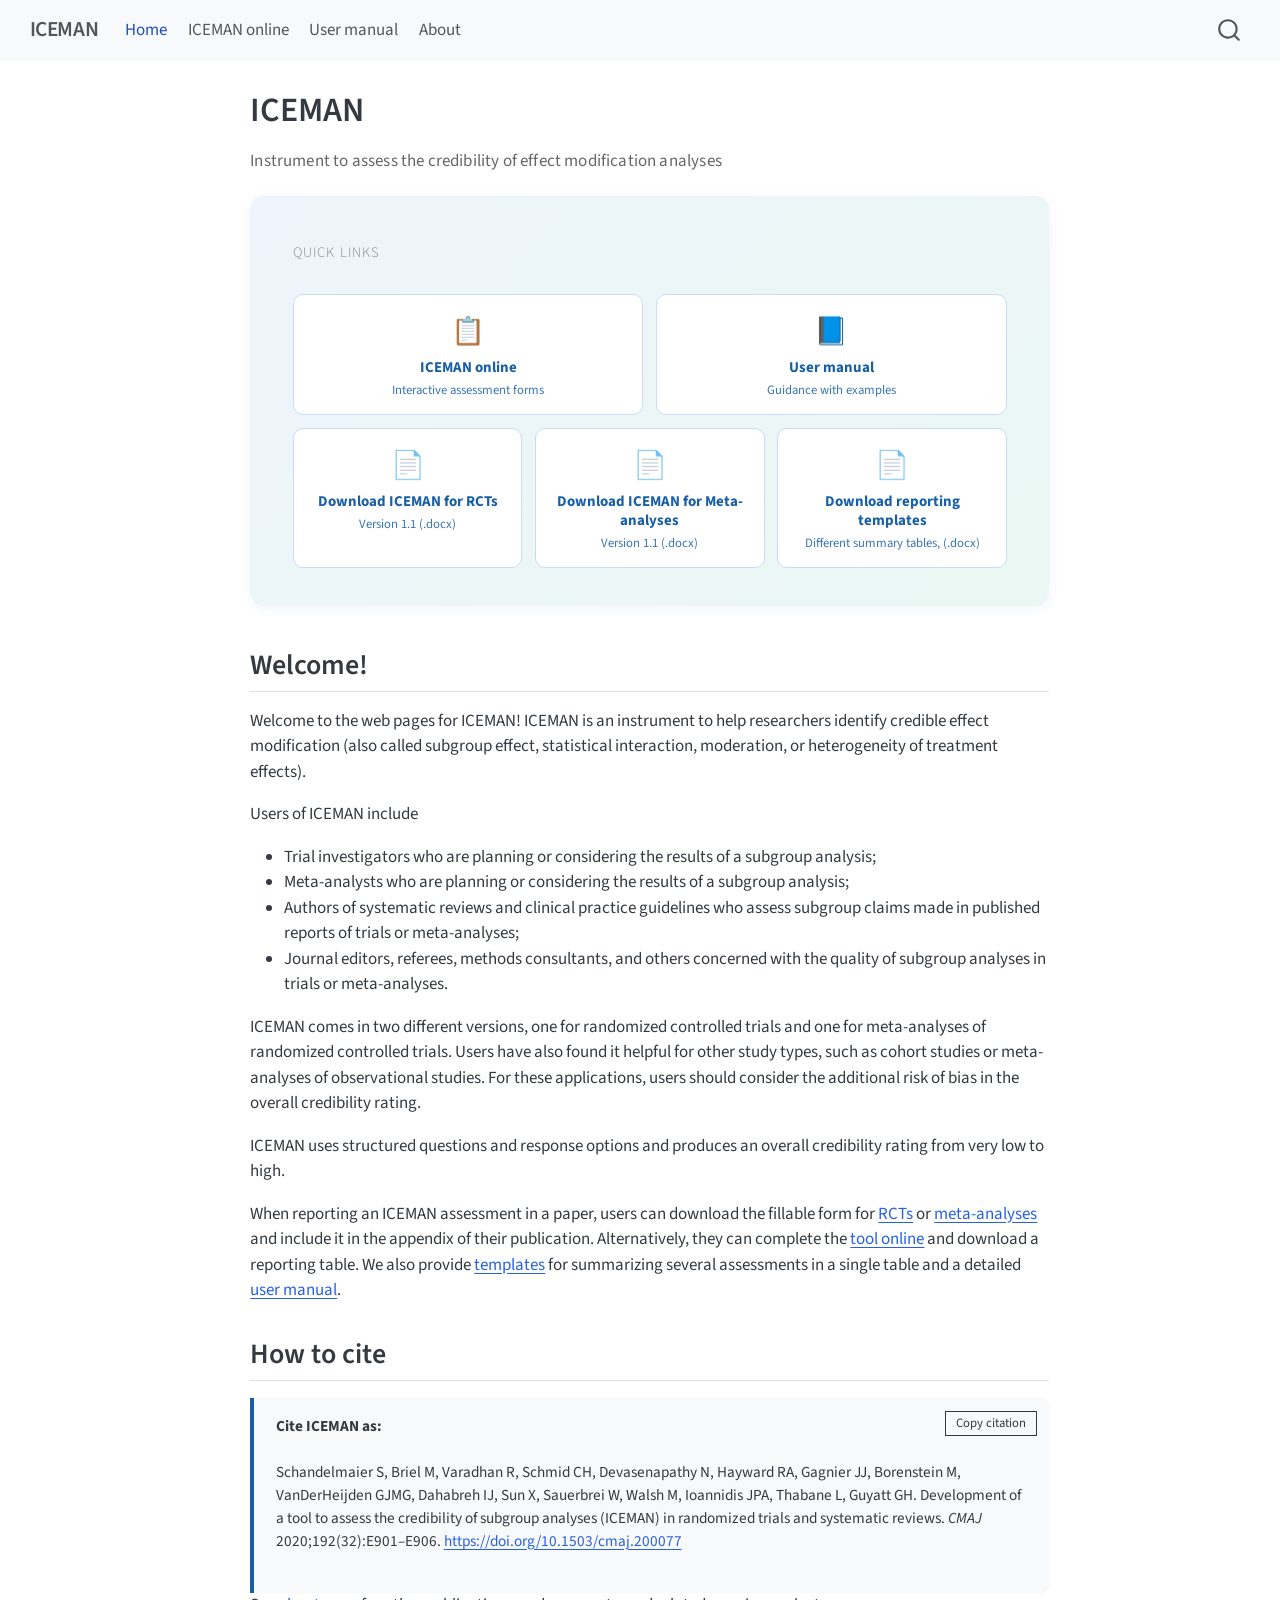
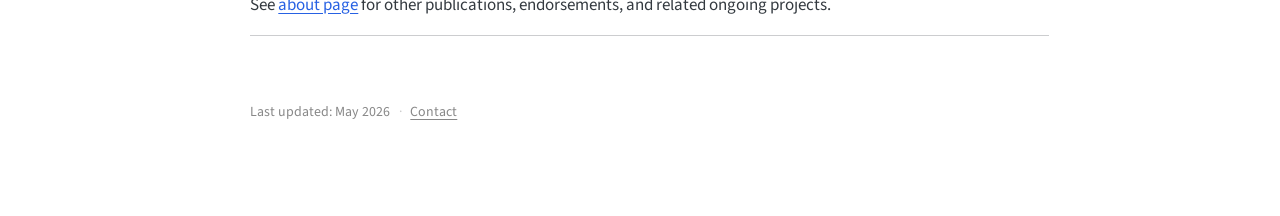
==== commit ef25de56: "Update reporting template label" ====
--- a/docs/index.html
+++ b/docs/index.html
@@ -165,7 +165,7 @@
     </a>
     <a href="files/iceman-table-templates.docx" class="hero-card">
       <div class="hero-card-icon">📄</div>
-      <div class="hero-card-title">Reporting templates</div>
+      <div class="hero-card-title">Download reporting templates</div>
       <div class="hero-card-sub">Different summary tables, (.docx)</div>
     </a>
   </div>
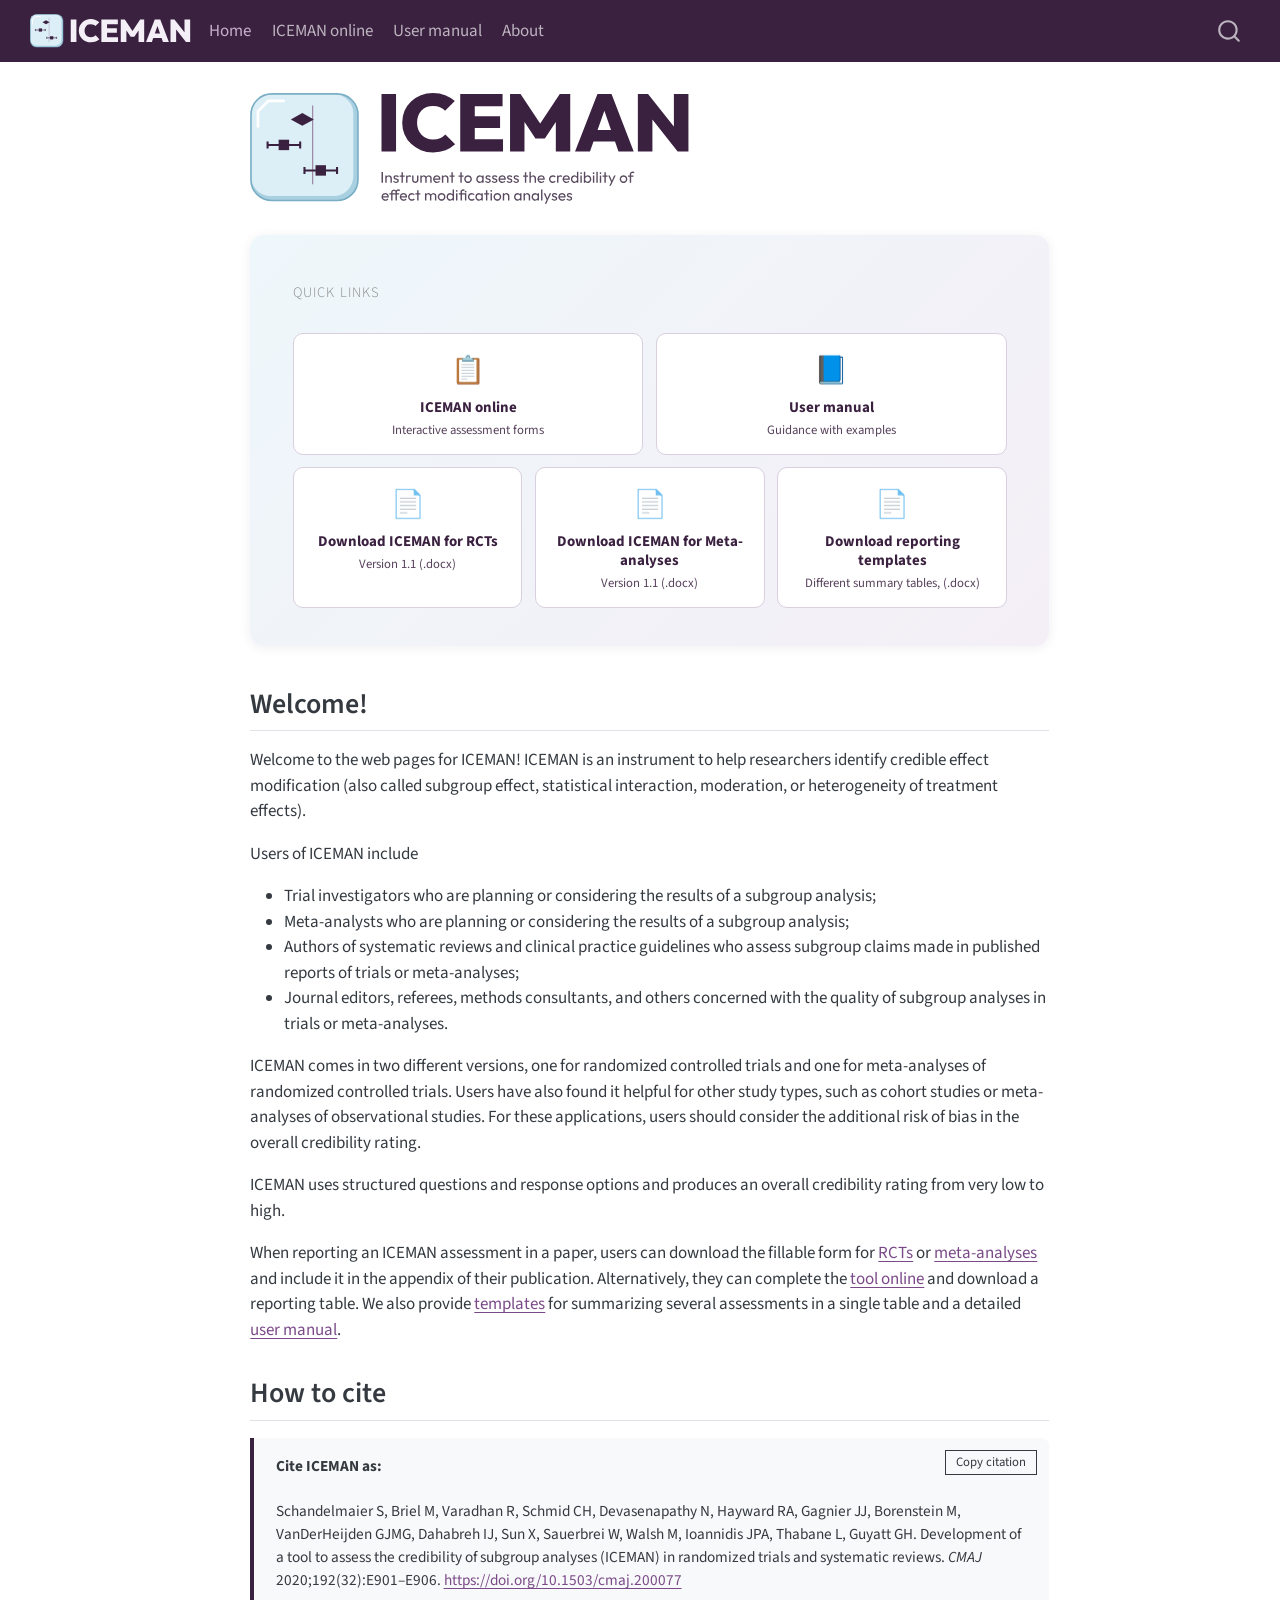
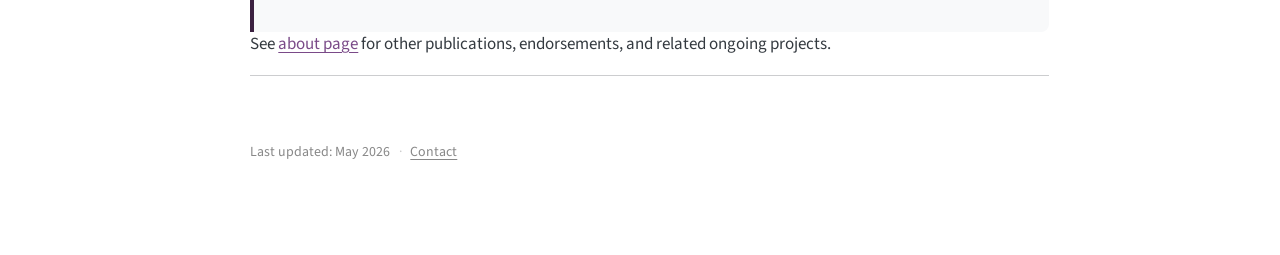
==== commit 5f15d09e: "Add ICEMAN logo and retheme site to brand colours - Add logo set under assets/logo (lockups, mark, f" ====
--- a/docs/index.html
+++ b/docs/index.html
@@ -33,7 +33,7 @@
 <script src="site_libs/quarto-search/fuse.min.js"></script>
 <script src="site_libs/quarto-search/quarto-search.js"></script>
 <meta name="quarto:offset" content="./">
-<link href="./assets/favicon.svg" rel="icon" type="image/svg+xml">
+<link href="./favicon.ico" rel="icon">
 <script src="site_libs/quarto-html/quarto.js" type="module"></script>
 <script src="site_libs/quarto-html/tabsets/tabsets.js" type="module"></script>
 <script src="site_libs/quarto-html/popper.min.js"></script>
@@ -42,7 +42,7 @@
 <link href="site_libs/quarto-html/quarto-syntax-highlighting-7f8f88aac4f3542376d5c11b86a4c14d.css" rel="stylesheet" id="quarto-text-highlighting-styles">
 <script src="site_libs/bootstrap/bootstrap.min.js"></script>
 <link href="site_libs/bootstrap/bootstrap-icons.css" rel="stylesheet">
-<link href="site_libs/bootstrap/bootstrap-1969d0e6ffa874b6ca432d551e033a18.min.css" rel="stylesheet" append-hash="true" id="quarto-bootstrap" data-mode="light">
+<link href="site_libs/bootstrap/bootstrap-e08053616659bd935400a237fe03e637.min.css" rel="stylesheet" append-hash="true" id="quarto-bootstrap" data-mode="light">
 <script id="quarto-search-options" type="application/json">{
   "location": "navbar",
   "copy-button": false,
@@ -70,17 +70,22 @@
     "search-label": "Search"
   }
 }</script>
+<link rel="apple-touch-icon" href="./apple-touch-icon.png">
 
 
 <link rel="stylesheet" href="assets/custom.css">
 <meta property="og:title" content="ICEMAN">
 <meta property="og:description" content="A structured instrument for assessing the credibility of subgroup effects in randomized trials and meta-analyses.">
-<meta property="og:image" content="https://www.iceman.help/assets/og-image.png">
+<meta property="og:image" content="https://www.iceman.help/assets/logo/png/iceman-project-card-1200x630.png">
 <meta property="og:site_name" content="ICEMAN">
+<meta property="og:image:height" content="630">
+<meta property="og:image:width" content="1200">
 <meta name="twitter:title" content="ICEMAN">
 <meta name="twitter:description" content="A structured instrument for assessing the credibility of subgroup effects in randomized trials and meta-analyses.">
-<meta name="twitter:image" content="https://www.iceman.help/assets/og-image.png">
-<meta name="twitter:card" content="summary">
+<meta name="twitter:image" content="https://www.iceman.help/assets/logo/png/iceman-project-card-1200x630.png">
+<meta name="twitter:card" content="summary_large_image">
+<meta name="twitter:image-height" content="630">
+<meta name="twitter:image-width" content="1200">
 </head>
 
 <body class="nav-fixed fullcontent quarto-light">
@@ -90,8 +95,9 @@
     <nav class="navbar navbar-expand-lg " data-bs-theme="dark">
       <div class="navbar-container container-fluid">
       <div class="navbar-brand-container mx-auto">
-    <a class="navbar-brand" href="./index.html">
-    <span class="navbar-title">ICEMAN</span>
+    <a href="./index.html" class="navbar-brand navbar-brand-logo">
+    <img src="./assets/logo/svg/iceman-lockup-compact-header.svg" alt="ICEMAN" class="navbar-logo light-content">
+    <img src="./assets/logo/svg/iceman-lockup-compact-header.svg" alt="ICEMAN" class="navbar-logo dark-content">
     </a>
   </div>
             <div id="quarto-search" class="" title="Search"></div>
@@ -129,14 +135,13 @@
 <!-- margin-sidebar -->
     
 <!-- main -->
-<main class="content" id="quarto-document-content"><header id="title-block-header" class="quarto-title-block"><h1 class="title display-7">ICEMAN</h1></header>
+<main class="content" id="quarto-document-content"><header id="title-block-header" class="quarto-title-block"><h1 class="hero-logo title display-7"><img src="assets/logo/svg/iceman-lockup-hero.svg" alt="ICEMAN: Instrument to assess the credibility of effect modification analyses" width="454" height="117"></h1></header>
 
 
 
 
 <div class="hero-intro">
   
-  <p class="hero-subtitle">Instrument to assess the credibility of effect modification analyses</p>
 </div>
 <div class="hero">
   <p class="lead">Quick links</p>
--- a/docs/assets/custom.css
+++ b/docs/assets/custom.css
@@ -1,26 +1,27 @@
 /* ── ICEMAN custom styles ── */
 
 :root {
-  --iceman-blue: #185FA5;
+  --iceman-primary: #3B2140;
   --iceman-teal: #0F6E56;
-  --iceman-light: #E6F1FB;
+  --iceman-light: #DCEEF6;
 }
 
 /* Navbar branding */
 .navbar-brand { font-weight: 600; letter-spacing: -0.02em; }
+.navbar-brand .navbar-logo { max-height: 34px; height: 34px; width: auto; }
 .navbar-nav .nav-link { padding-left: 0.6rem; padding-right: 0.6rem; }
 
 /* Landing page hero */
 .hero {
-  background: linear-gradient(135deg, #EEF5FC 0%, #EAF7F2 100%);
+  background: linear-gradient(135deg, #EEF7FB 0%, #F4EFF6 100%);
   border-radius: 14px;
   padding: 2.75rem 2.5rem 2.25rem;
   margin-bottom: 2.5rem;
-  box-shadow: 0 2px 12px rgba(24,95,165,0.07);
-}
-.hero-intro { margin-bottom: 1.25rem; }
-.hero-intro h1 { font-size: 2.8rem; font-weight: 700; margin-bottom: 0.25rem; color: var(--iceman-blue); }
-.hero-subtitle { font-size: 1rem; color: #666; margin-bottom: 0.5rem; letter-spacing: 0.01em; }
+  box-shadow: 0 2px 12px rgba(59,33,64,0.07);
+}
+.hero-intro { margin-bottom: 1.75rem; }
+.hero-logo { margin: 0.5rem 0 0; }
+.hero-logo img { display: block; width: 100%; max-width: 440px; height: auto; }
 .hero .lead { font-size: 0.85rem; color: #888; text-transform: uppercase; letter-spacing: 0.08em; margin-bottom: 0; max-width: 680px; }
 
 /* Hero action cards */
@@ -39,18 +40,18 @@
   align-items: center;
   text-align: center;
   background: #fff;
-  color: var(--iceman-blue);
-  border: 1px solid #c8ddf2;
+  color: var(--iceman-primary);
+  border: 1px solid #D9CFDE;
   border-radius: 10px;
   padding: 1rem 1.1rem 0.9rem;
   text-decoration: none;
   transition: background 0.15s, box-shadow 0.15s, transform 0.1s;
 }
 .hero-card:hover {
-  background: var(--iceman-blue);
+  background: var(--iceman-primary);
   color: #fff;
-  border-color: var(--iceman-blue);
-  box-shadow: 0 4px 16px rgba(24,95,165,0.18);
+  border-color: var(--iceman-primary);
+  box-shadow: 0 4px 16px rgba(59,33,64,0.18);
   transform: translateY(-2px);
   text-decoration: none;
 }
@@ -82,7 +83,7 @@
 /* Citation box */
 .cite-box {
   background: #f8f9fa;
-  border-left: 4px solid var(--iceman-blue);
+  border-left: 4px solid var(--iceman-primary);
   border-radius: 0 8px 8px 0;
   padding: 1rem 1.25rem;
   font-size: 0.9rem;
@@ -95,8 +96,18 @@
 
 /* User manual page */
 .manual-section { margin-bottom: 2.5rem; }
-.response-table th { background: #f0f4f8; }
+.response-table th { background: #F4EFF6; }
 /* see user manual accordion section below */
+
+/* ICEMAN tool page — title with logo mark */
+.tool-page .quarto-title h1.title {
+  display: flex; align-items: center; gap: 0.6rem;
+  color: var(--iceman-primary);
+}
+.tool-page .quarto-title h1.title::before {
+  content: ""; flex-shrink: 0; width: 2.75rem; height: 2.75rem;
+  background: url("logo/svg/iceman-mark.svg") center / contain no-repeat;
+}
 
 /* ICEMAN tool page — radio options */
 .iceman-item {
@@ -107,7 +118,7 @@
   background: #fff;
 }
 .iceman-item .item-num {
-  font-size: 0.75rem; font-weight: 600; color: var(--iceman-blue);
+  font-size: 0.75rem; font-weight: 600; color: var(--iceman-primary);
   text-transform: uppercase; letter-spacing: 0.05em; margin-bottom: 0.25rem;
 }
 .iceman-item .item-q { font-weight: 600; margin-bottom: 0.4rem; }
@@ -119,8 +130,8 @@
   border: 1px solid transparent; margin-bottom: 4px;
   transition: all 0.1s;
 }
-.radio-row:hover { background: #f0f4f8; border-color: #b8d0e8; }
-.radio-row.selected { background: #e6f1fb; border-color: var(--iceman-blue); }
+.radio-row:hover { background: #F4EFF6; border-color: #D9CFDE; }
+.radio-row.selected { background: #DCEEF6; border-color: var(--iceman-primary); }
 .radio-row input[type=radio] { margin-top: 3px; flex-shrink: 0; }
 .radio-row .rl { font-weight: 600; font-size: 0.9rem; }
 .radio-row .rd { font-size: 0.82rem; color: #666; }
@@ -170,8 +181,8 @@
 
 /* User manual link badges in tool */
 .manual-link {
-  font-size: 0.75rem; color: var(--iceman-blue);
-  text-decoration: none; border: 1px solid var(--iceman-blue);
+  font-size: 0.75rem; color: var(--iceman-primary);
+  text-decoration: none; border: 1px solid var(--iceman-primary);
   border-radius: 4px; padding: 1px 7px; margin-left: 8px;
 }
 .manual-link:hover { background: var(--iceman-light); }
@@ -194,7 +205,7 @@
   flex-wrap: wrap;
 }
 .site-footer a { color: #888; text-decoration: underline; }
-.site-footer a:hover { color: var(--iceman-blue); }
+.site-footer a:hover { color: var(--iceman-primary); }
 .footer-sep { color: #ccc; }
 
 /* ── User manual accordion ── */
@@ -220,13 +231,13 @@
 .acc-btn::before {
   content: '▶';
   font-size: 0.65rem;
-  color: #185FA5;
+  color: #3B2140;
   flex-shrink: 0;
   transition: transform 0.2s;
 }
 .acc-btn:not(.collapsed)::before { transform: rotate(90deg); }
-.acc-btn:hover { background: #f8f9fa; color: #185FA5; }
-.acc-btn:focus { outline: 2px solid #185FA5; outline-offset: -2px; }
+.acc-btn:hover { background: #f8f9fa; color: #3B2140; }
+.acc-btn:focus { outline: 2px solid #3B2140; outline-offset: -2px; }
 
 .acc-body-inner {
   padding: 1.5rem 1.25rem 1.75rem;
@@ -235,7 +246,7 @@
 
 /* ── Example block redesign: left-border accent ── */
 .example-block {
-  border-left: 3px solid #185FA5;
+  border-left: 3px solid #3B2140;
   padding: 0.6rem 1rem 0.6rem 1.1rem;
   margin: 1.75rem 0;
   background: transparent;
@@ -261,7 +272,6 @@
 /* Mobile */
 @media (max-width: 600px) {
   .hero { padding: 1.75rem 1.25rem 1.5rem; }
-  .hero-intro h1 { font-size: 2rem; }
   .hero-cards-row { flex-direction: column; }
   .hero-cards-top .hero-card,
   .hero-cards-bottom .hero-card { max-width: 100%; }
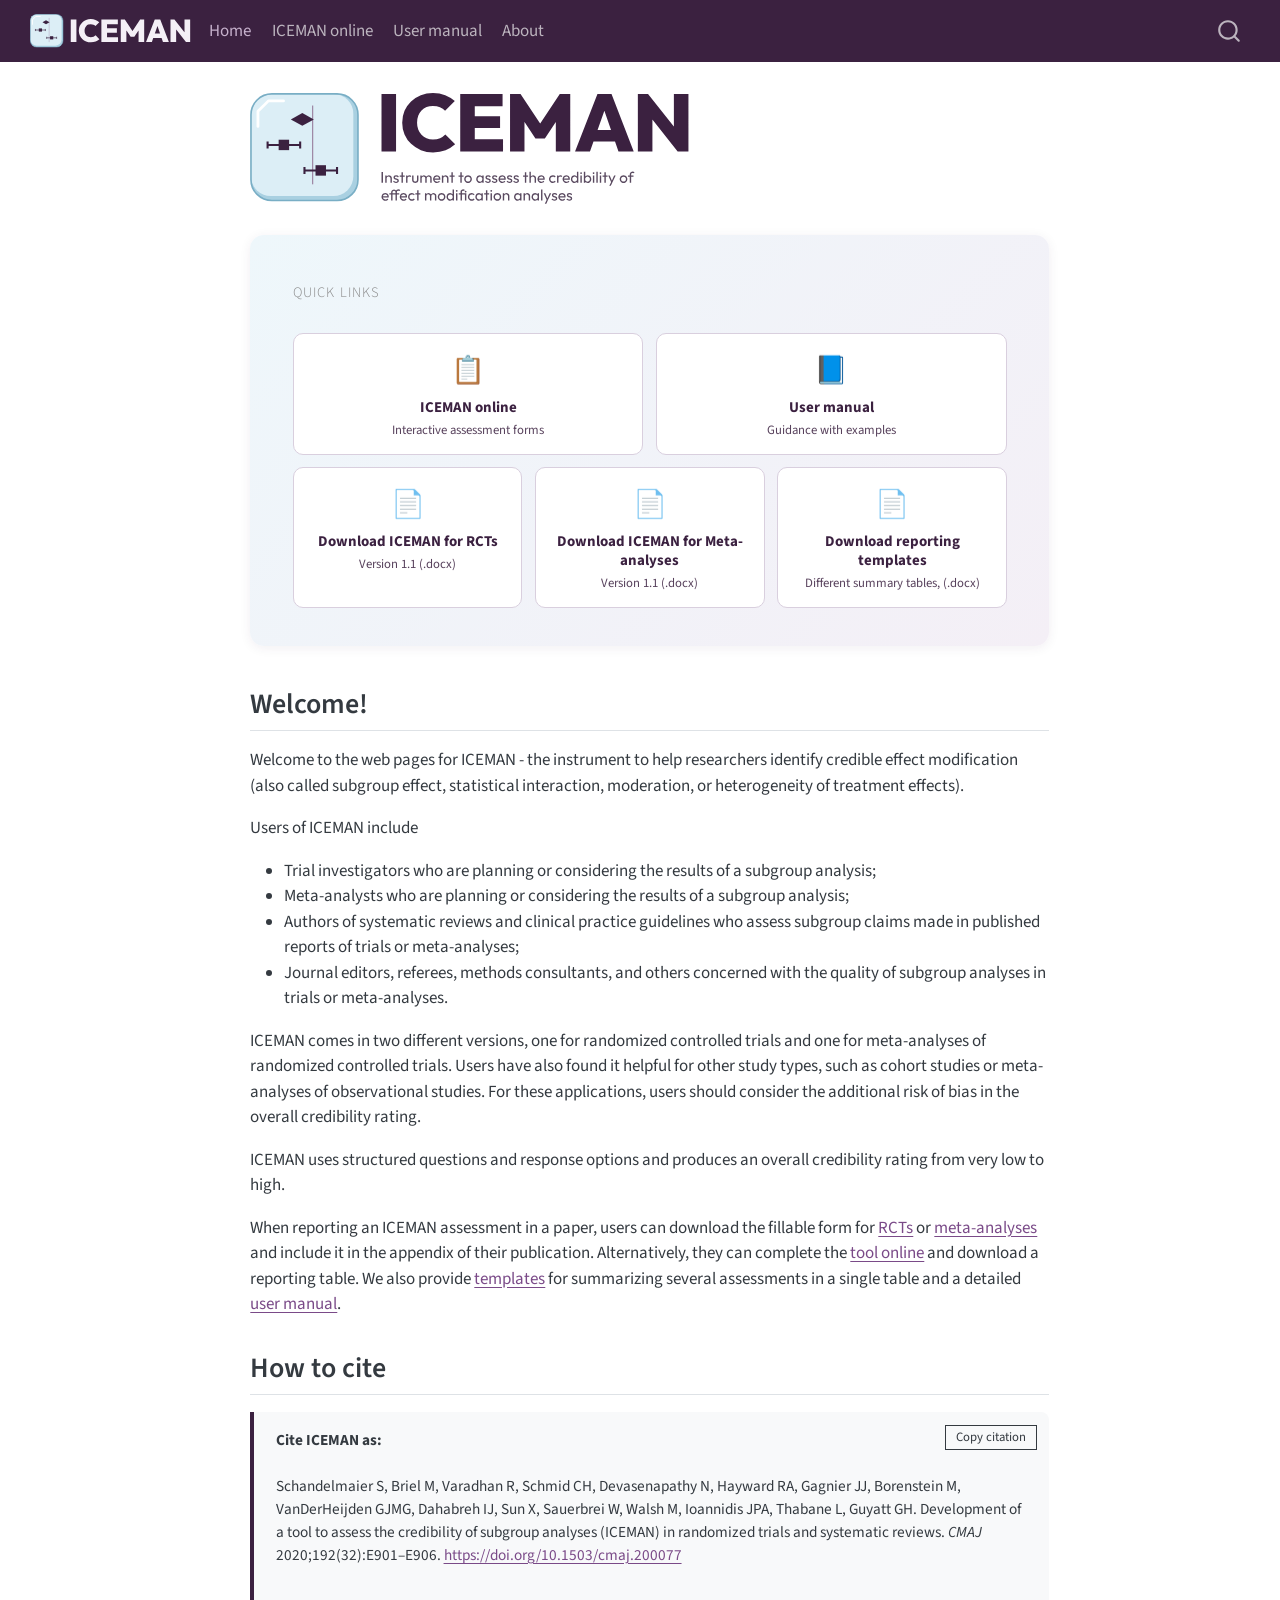
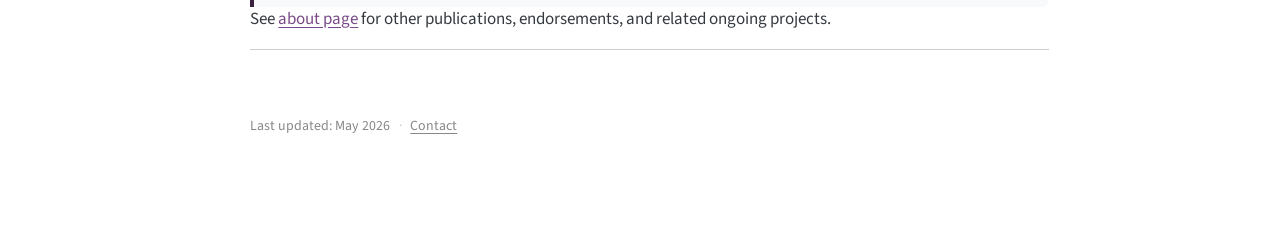
==== commit 6fbf27cd: "Add "measured before or at randomization?" question to online tool - New preliminary question on RCT" ====
--- a/docs/index.html
+++ b/docs/index.html
@@ -177,7 +177,7 @@
 </div>
 <section id="welcome" class="level2">
 <h2 data-anchor-id="welcome">Welcome!</h2>
-<p>Welcome to the web pages for ICEMAN! ICEMAN is an instrument to help researchers identify credible effect modification (also called subgroup effect, statistical interaction, moderation, or heterogeneity of treatment effects).</p>
+<p>Welcome to the web pages for ICEMAN - the instrument to help researchers identify credible effect modification (also called subgroup effect, statistical interaction, moderation, or heterogeneity of treatment effects).</p>
 <p>Users of ICEMAN include</p>
 <ul>
 <li>Trial investigators who are planning or considering the results of a subgroup analysis;</li>
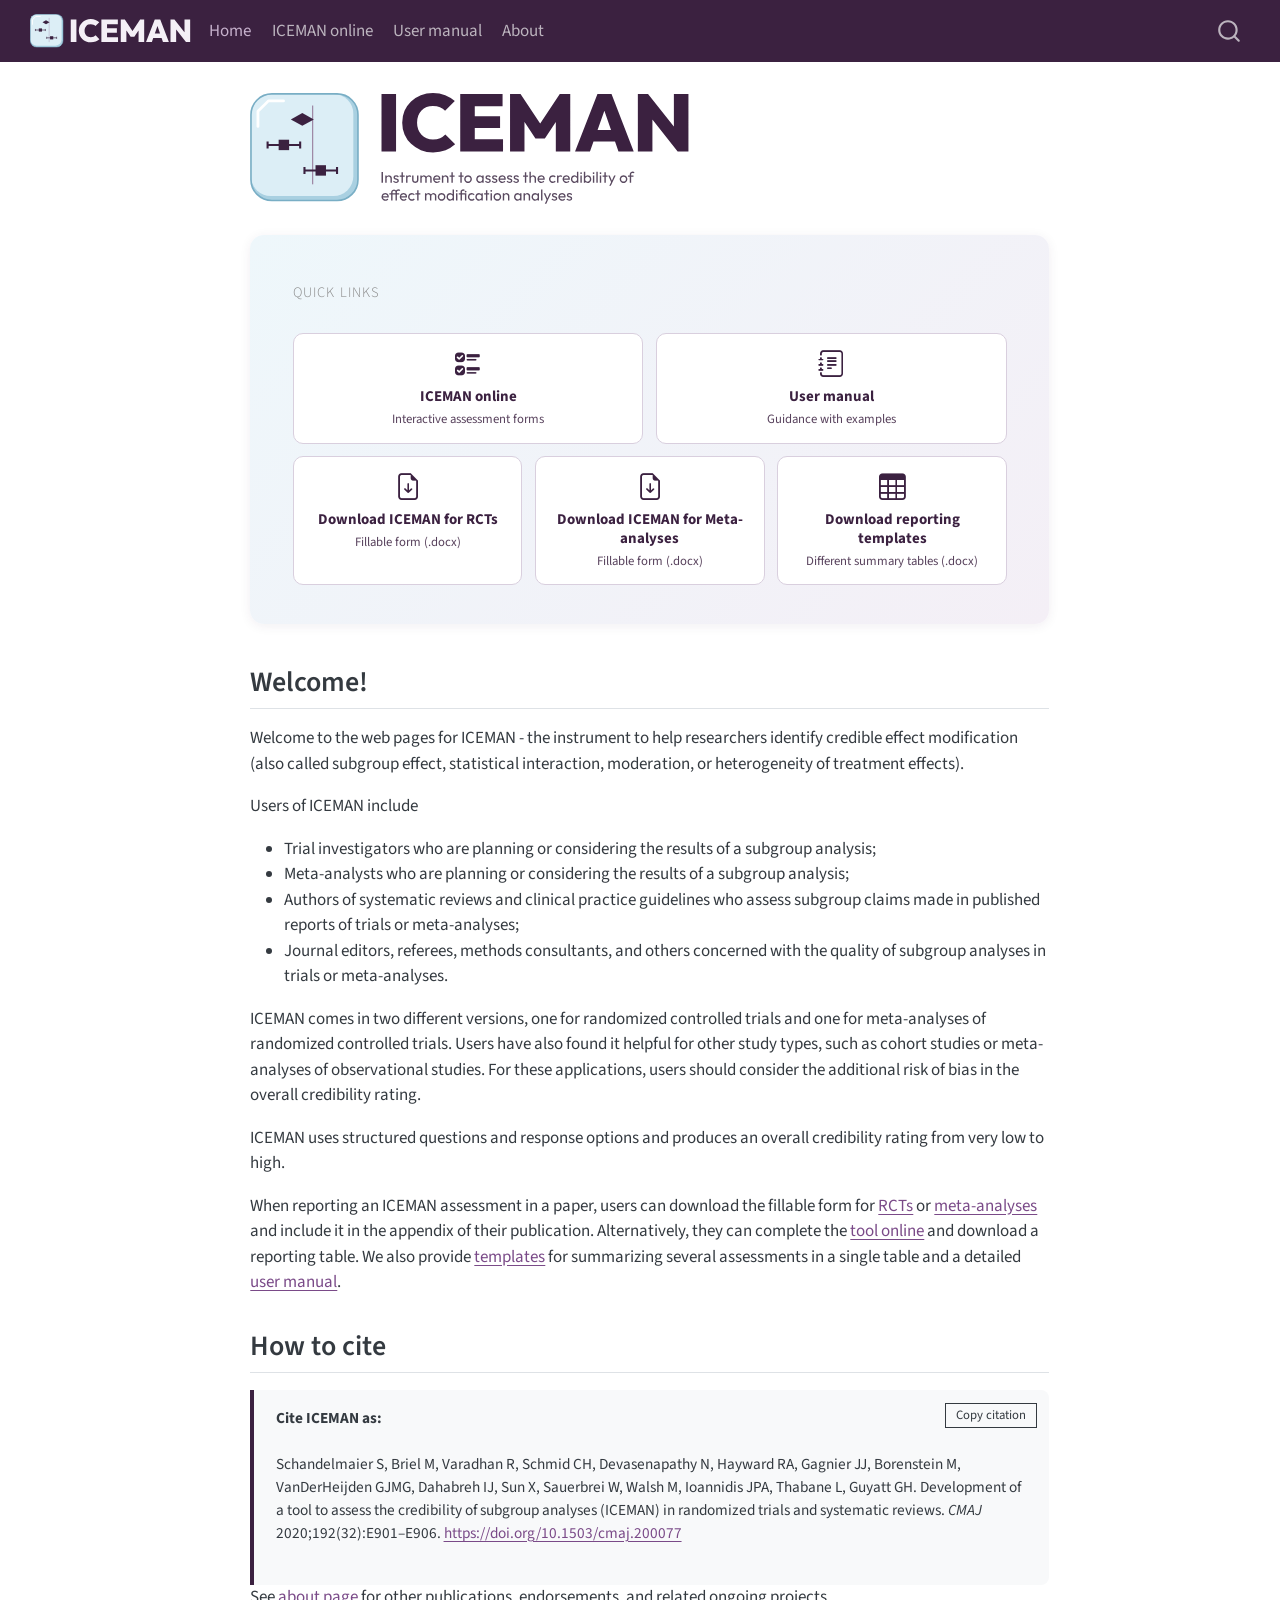
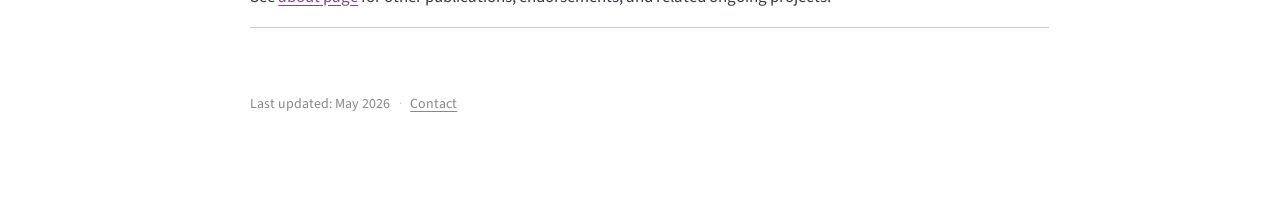
==== commit db82af84: "Use line icons on home page quick links - Replace emoji with Bootstrap line icons in the brand colou" ====
--- a/docs/index.html
+++ b/docs/index.html
@@ -147,31 +147,31 @@
   <p class="lead">Quick links</p>
   <div class="hero-cards-row hero-cards-top">
     <a href="./tool.html" class="hero-card">
-      <div class="hero-card-icon">📋</div>
+      <i class="bi bi-ui-checks hero-card-icon" aria-hidden="true"></i>
       <div class="hero-card-title">ICEMAN online</div>
       <div class="hero-card-sub">Interactive assessment forms</div>
     </a>
     <a href="./manual/index.html" target="iceman-manual" class="hero-card">
-      <div class="hero-card-icon">📘</div>
+      <i class="bi bi-journal-text hero-card-icon" aria-hidden="true"></i>
       <div class="hero-card-title">User manual</div>
       <div class="hero-card-sub">Guidance with examples</div>
     </a>
   </div>
   <div class="hero-cards-row hero-cards-bottom">
     <a href="files/iceman-rct-form.docx" class="hero-card">
-      <div class="hero-card-icon">📄</div>
+      <i class="bi bi-file-earmark-arrow-down hero-card-icon" aria-hidden="true"></i>
       <div class="hero-card-title">Download ICEMAN for RCTs</div>
-      <div class="hero-card-sub">Version 1.1 (.docx)</div>
+      <div class="hero-card-sub">Fillable form (.docx)</div>
     </a>
     <a href="files/iceman-meta-analysis-form.docx" class="hero-card">
-      <div class="hero-card-icon">📄</div>
+      <i class="bi bi-file-earmark-arrow-down hero-card-icon" aria-hidden="true"></i>
       <div class="hero-card-title">Download ICEMAN for Meta-analyses</div>
-      <div class="hero-card-sub">Version 1.1 (.docx)</div>
+      <div class="hero-card-sub">Fillable form (.docx)</div>
     </a>
     <a href="files/iceman-table-templates.docx" class="hero-card">
-      <div class="hero-card-icon">📄</div>
+      <i class="bi bi-table hero-card-icon" aria-hidden="true"></i>
       <div class="hero-card-title">Download reporting templates</div>
-      <div class="hero-card-sub">Different summary tables, (.docx)</div>
+      <div class="hero-card-sub">Different summary tables (.docx)</div>
     </a>
   </div>
 </div>
--- a/docs/assets/custom.css
+++ b/docs/assets/custom.css
@@ -55,7 +55,7 @@
   transform: translateY(-2px);
   text-decoration: none;
 }
-.hero-card-icon { font-size: 1.6rem; margin-bottom: 0.4rem; }
+.hero-card-icon { font-size: 1.55rem; line-height: 1; margin-bottom: 0.5rem; }
 .hero-card-title { font-weight: 700; font-size: 0.88rem; line-height: 1.25; margin-bottom: 0.25rem; }
 .hero-card-sub { font-size: 0.75rem; opacity: 0.85; line-height: 1.3; }
 
